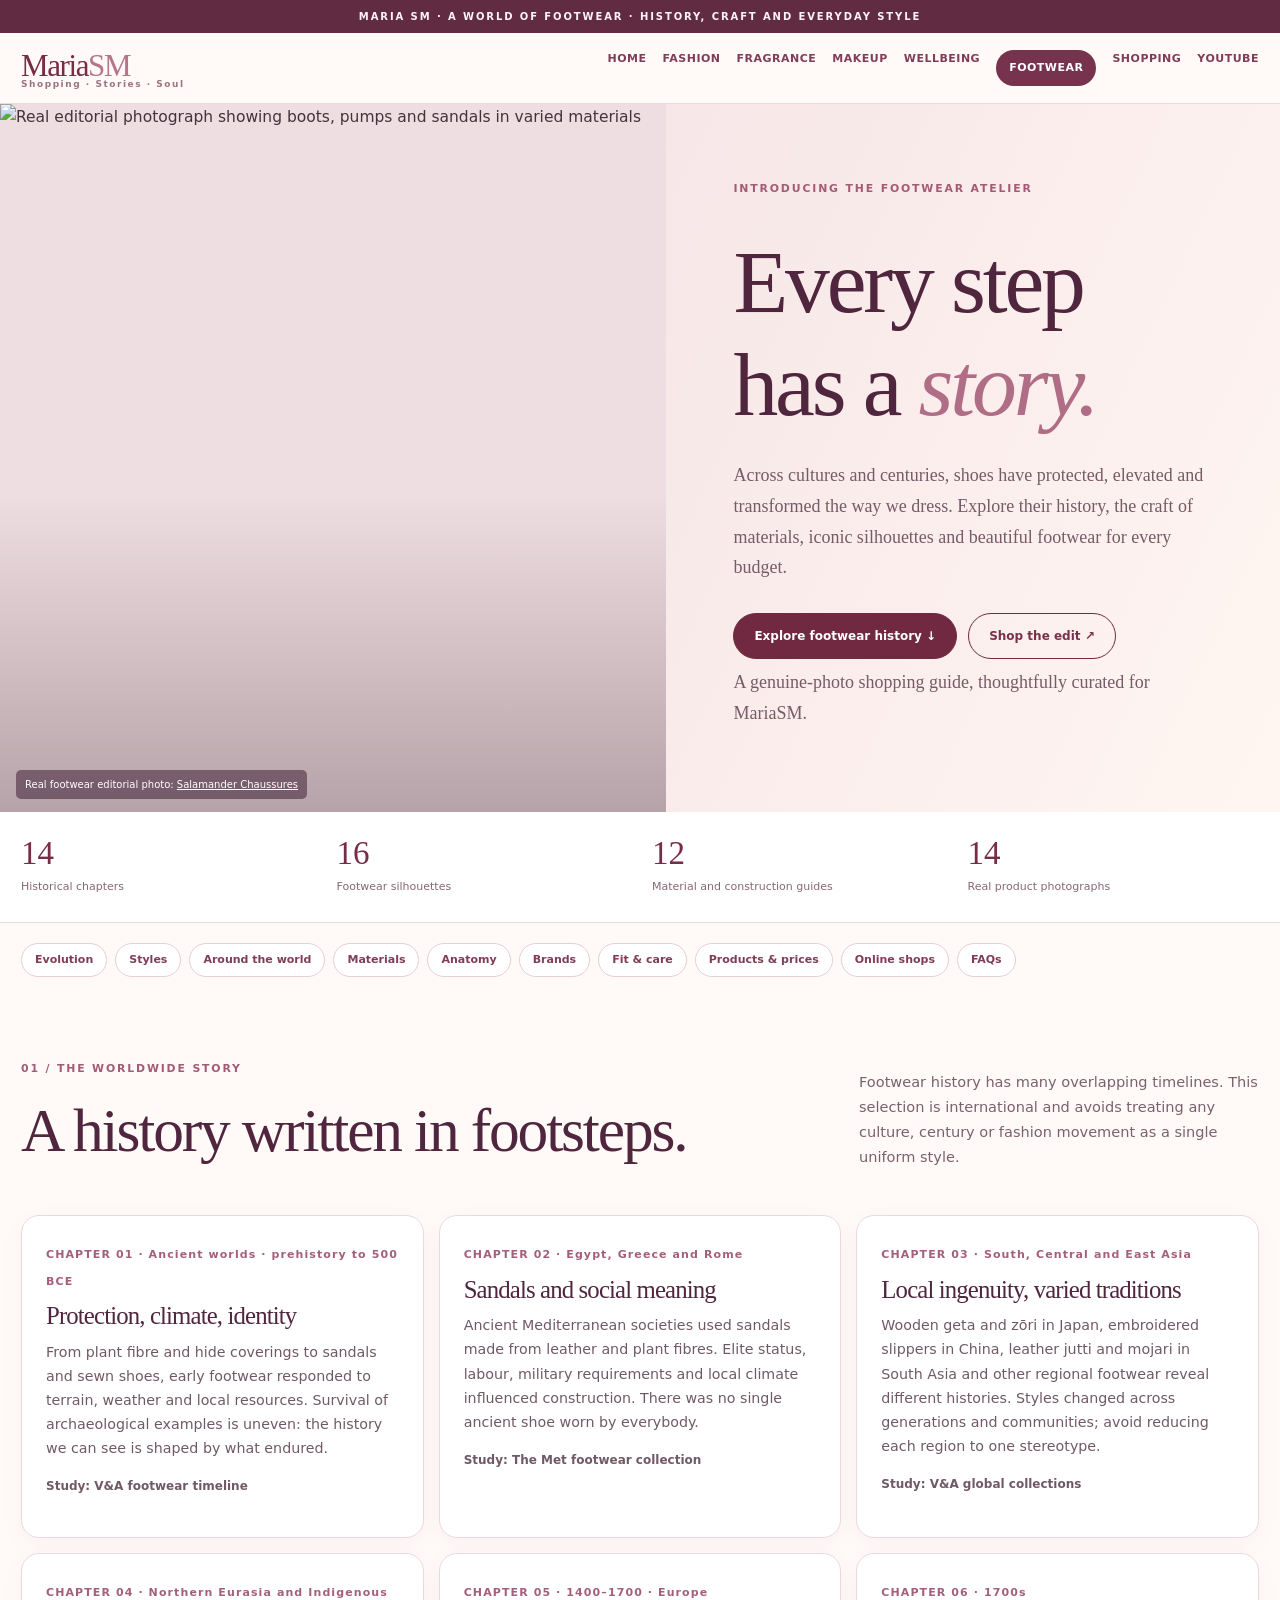
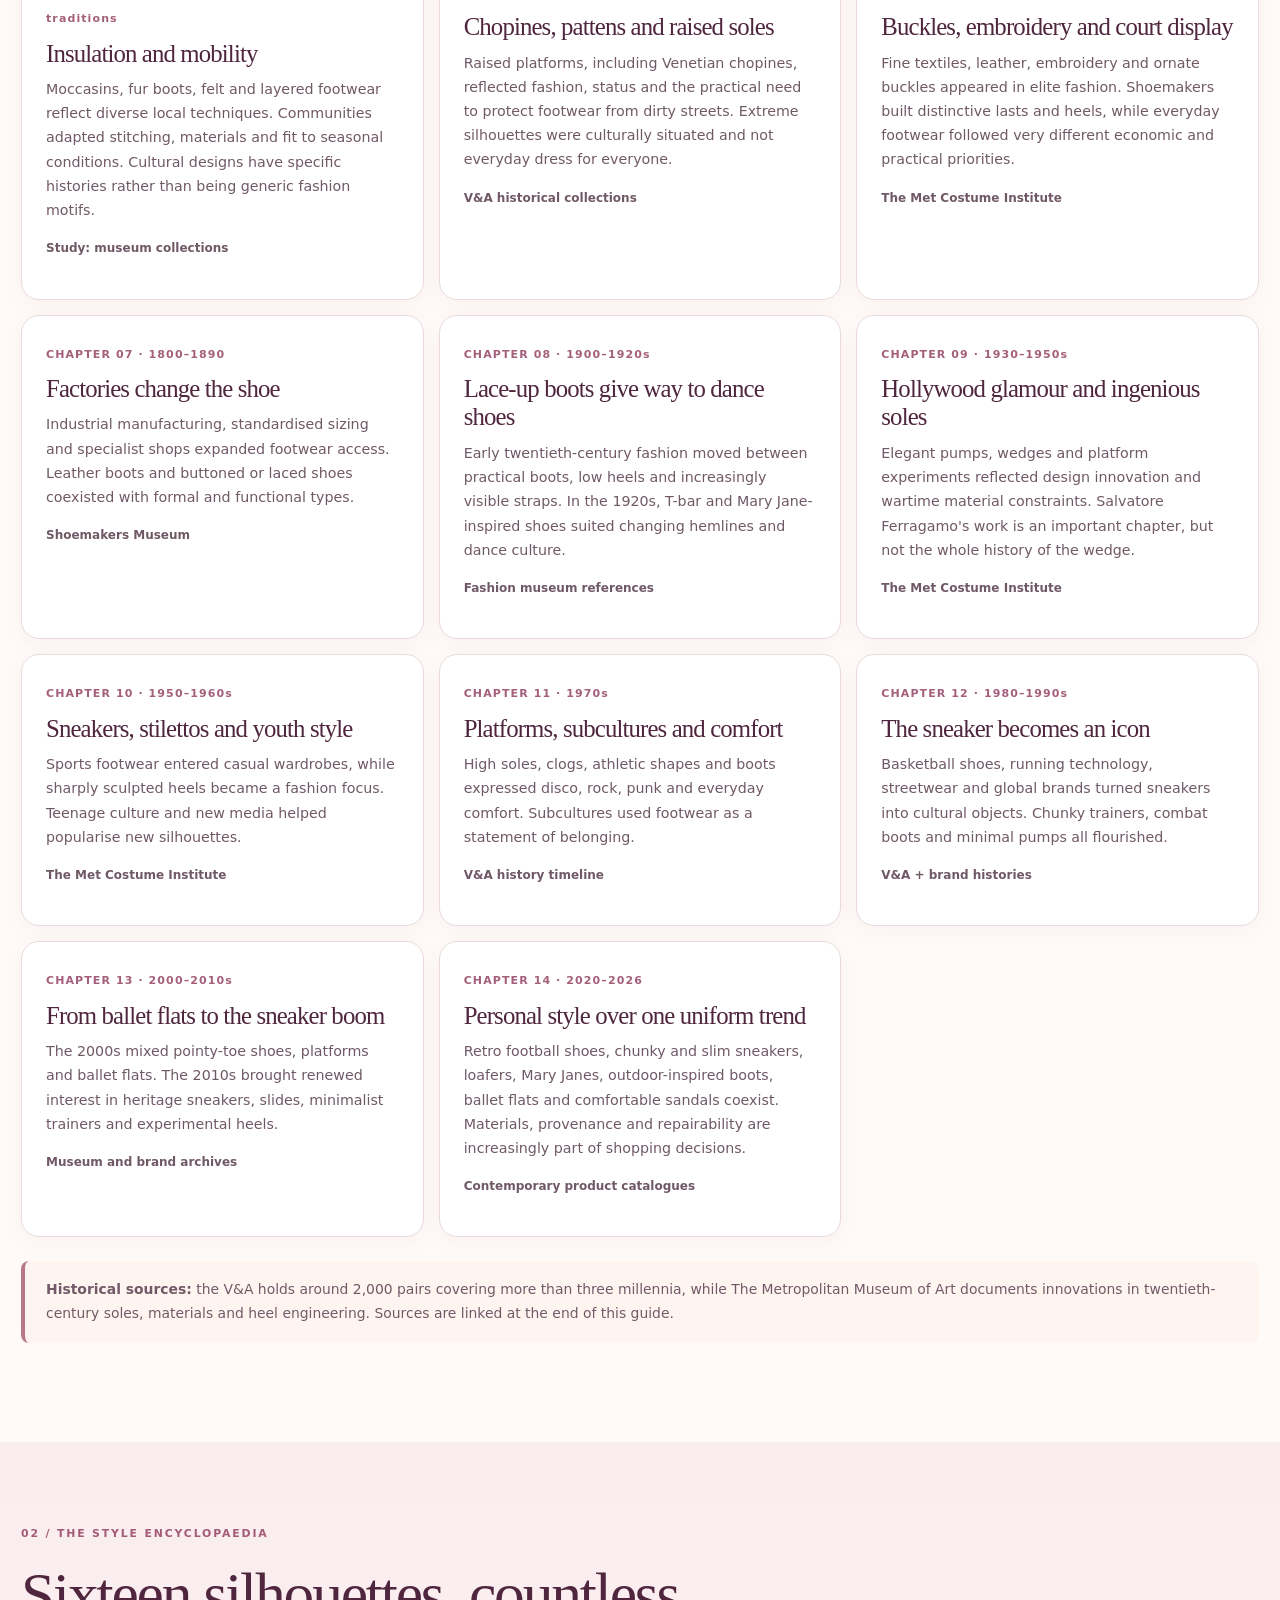
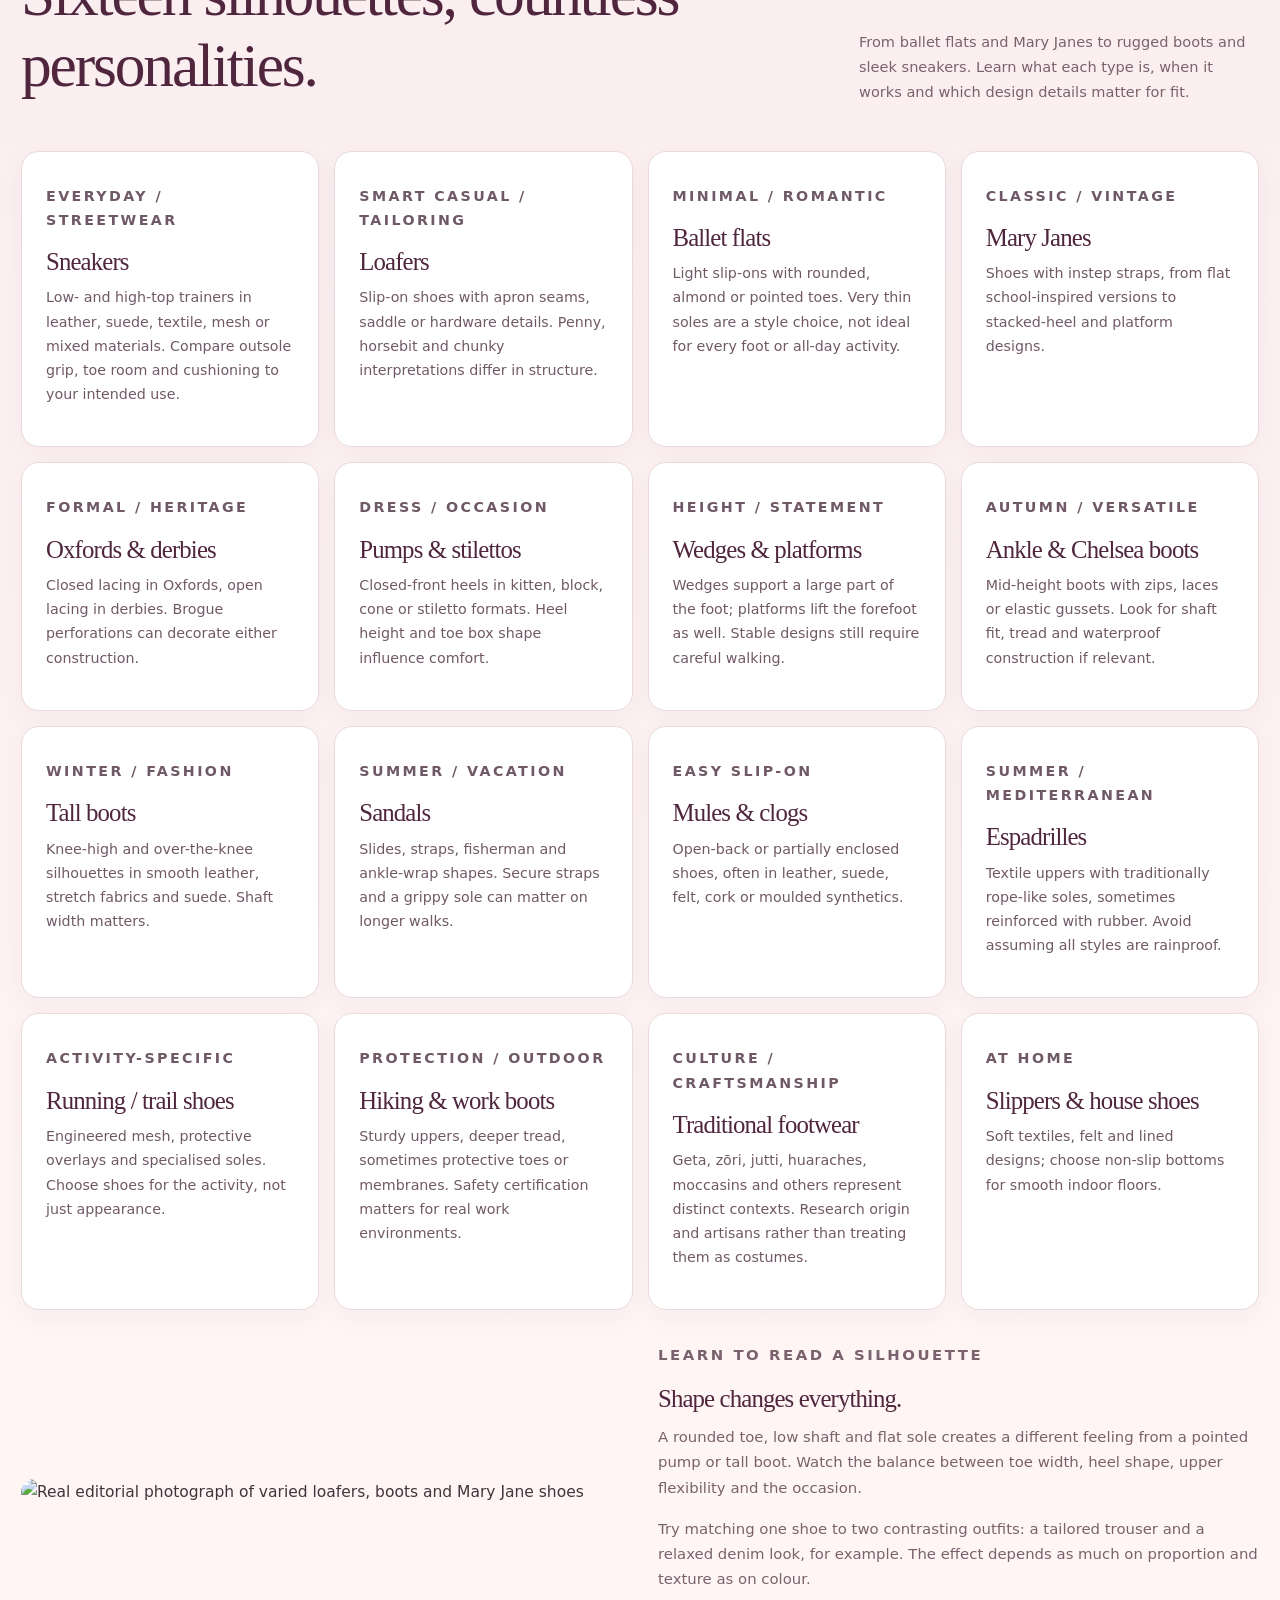
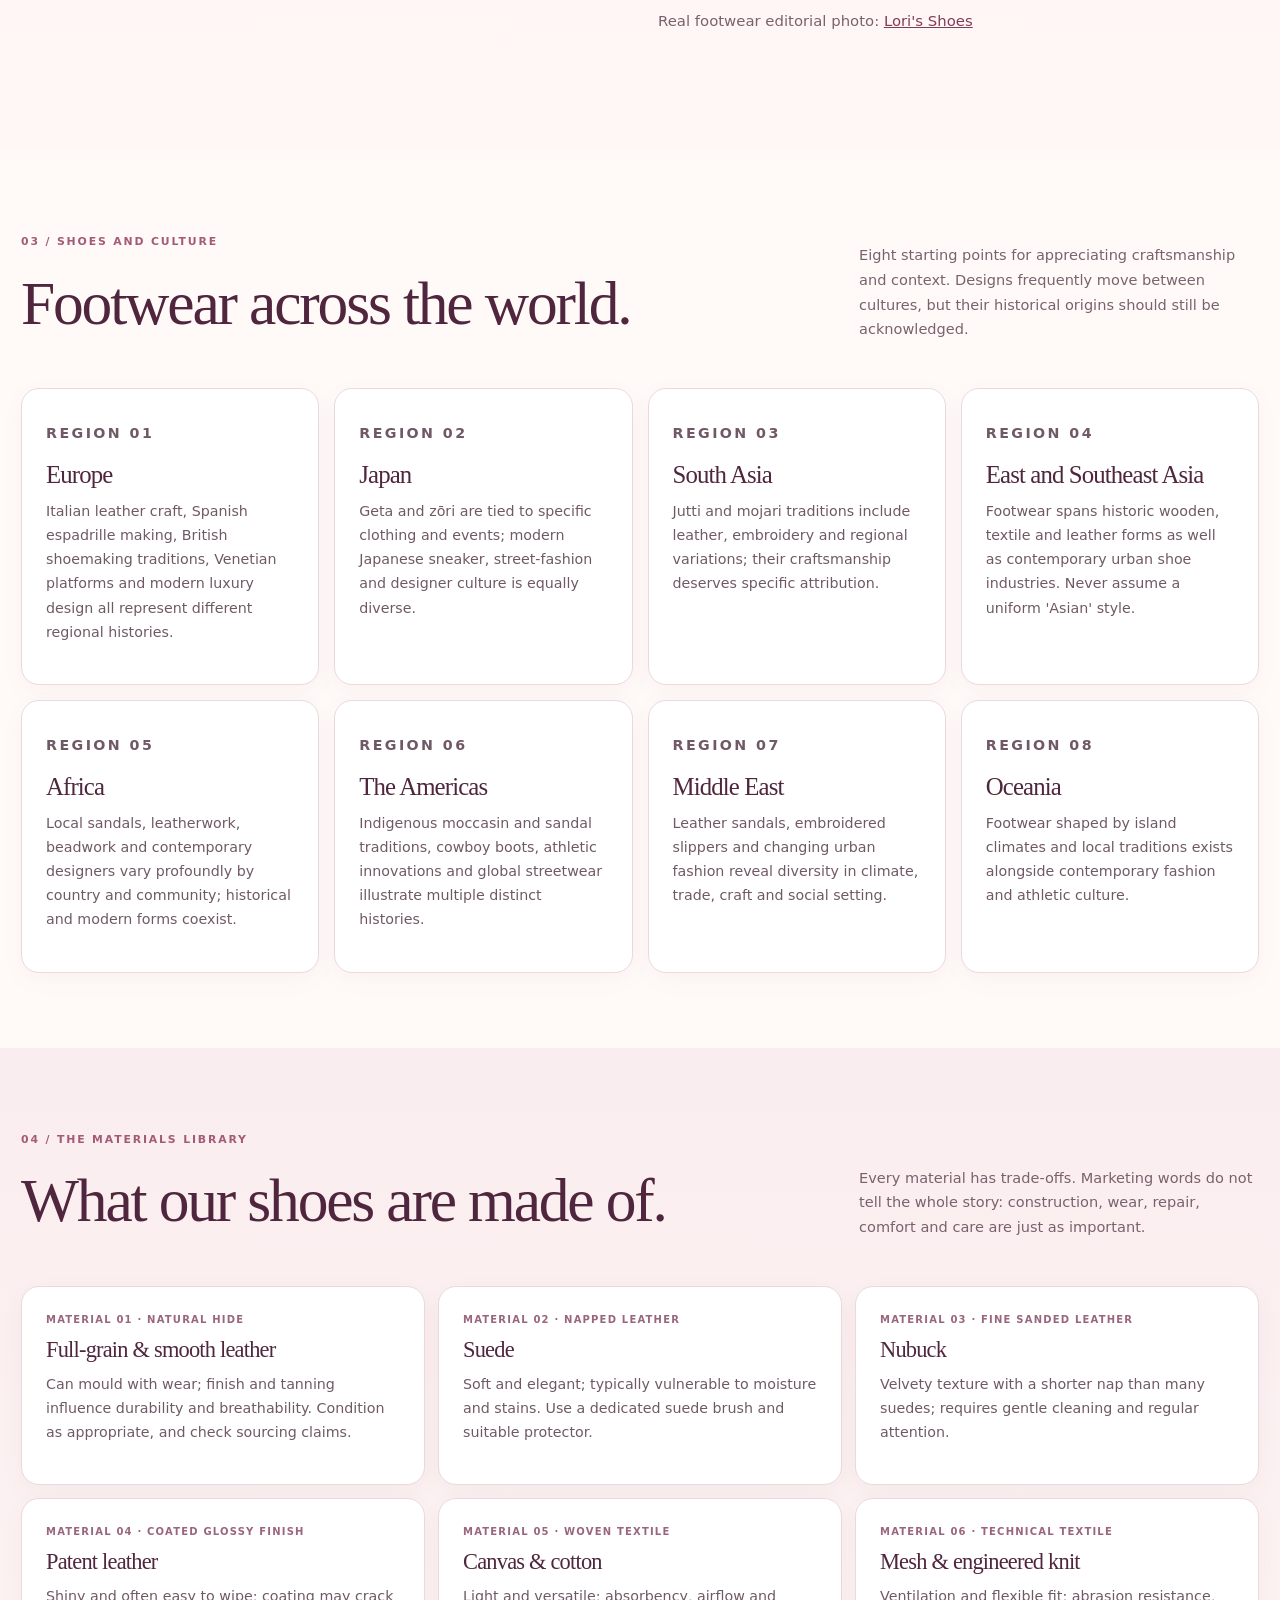
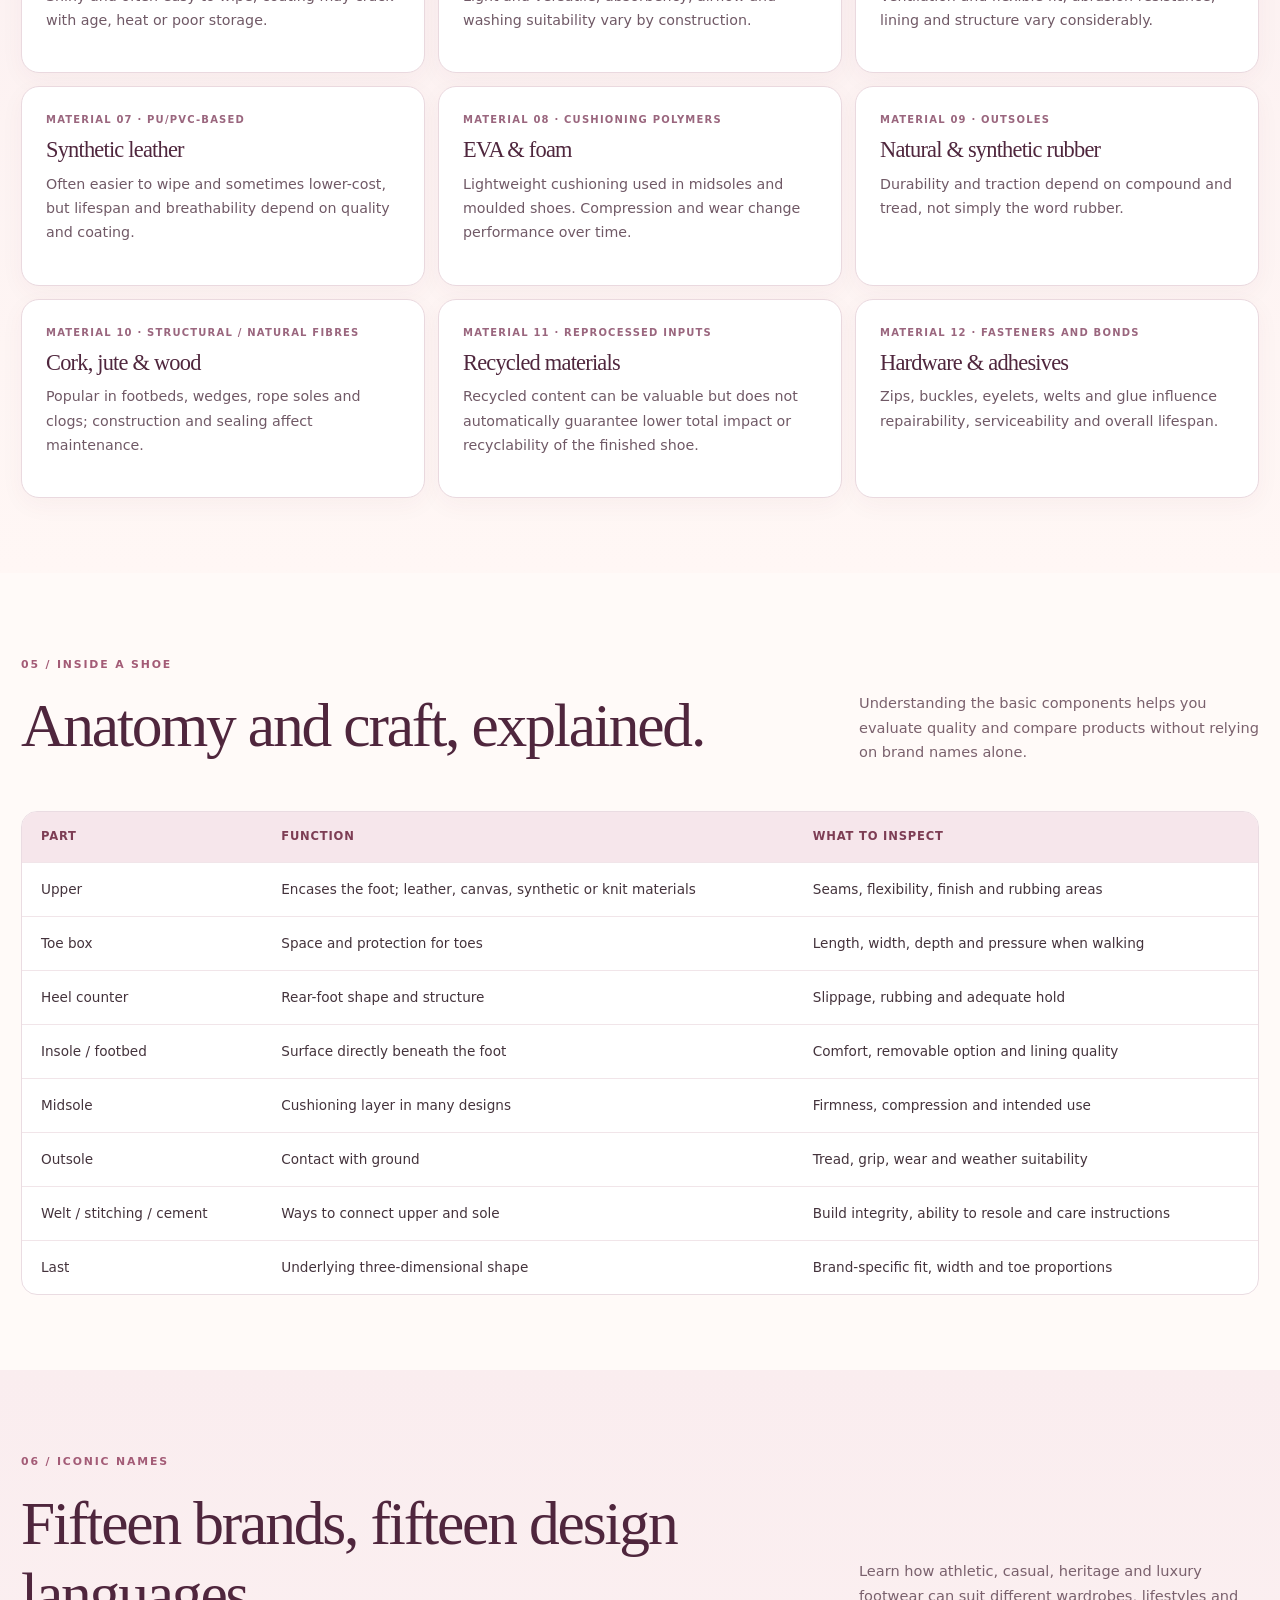
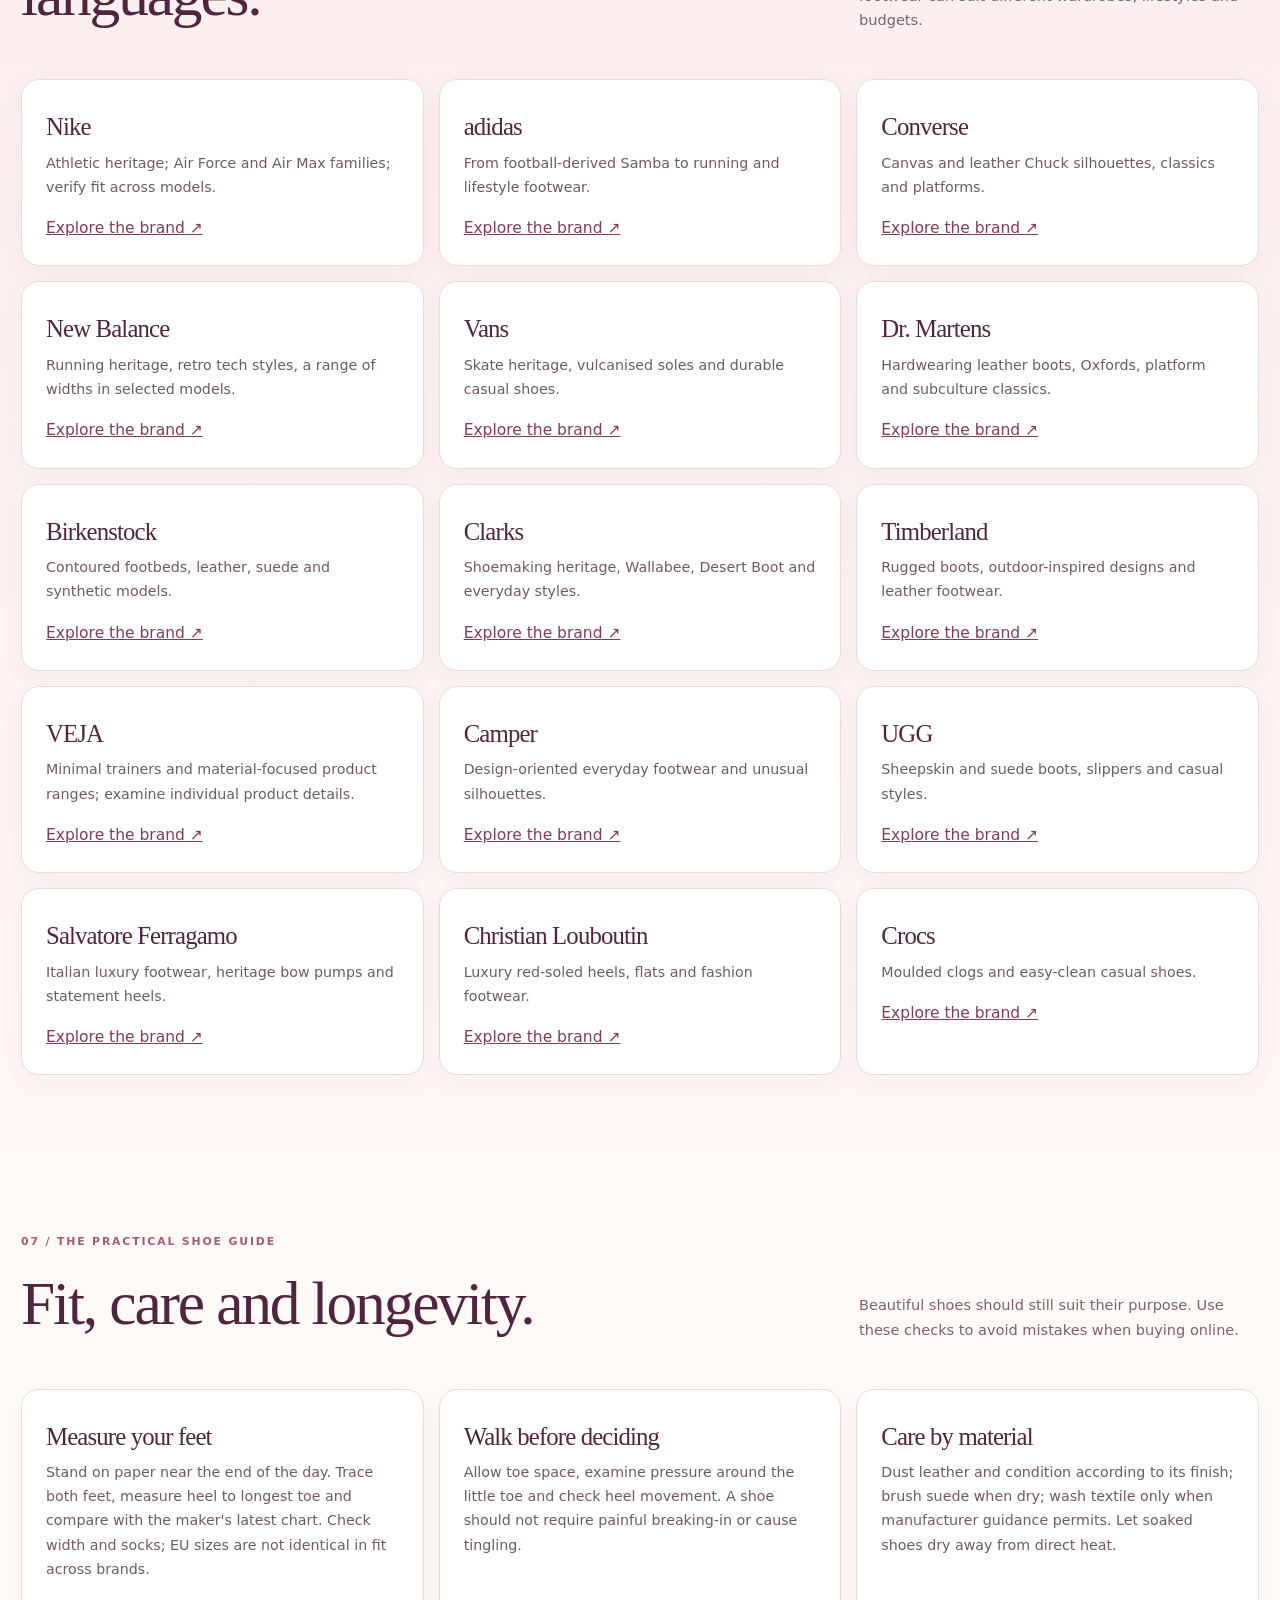
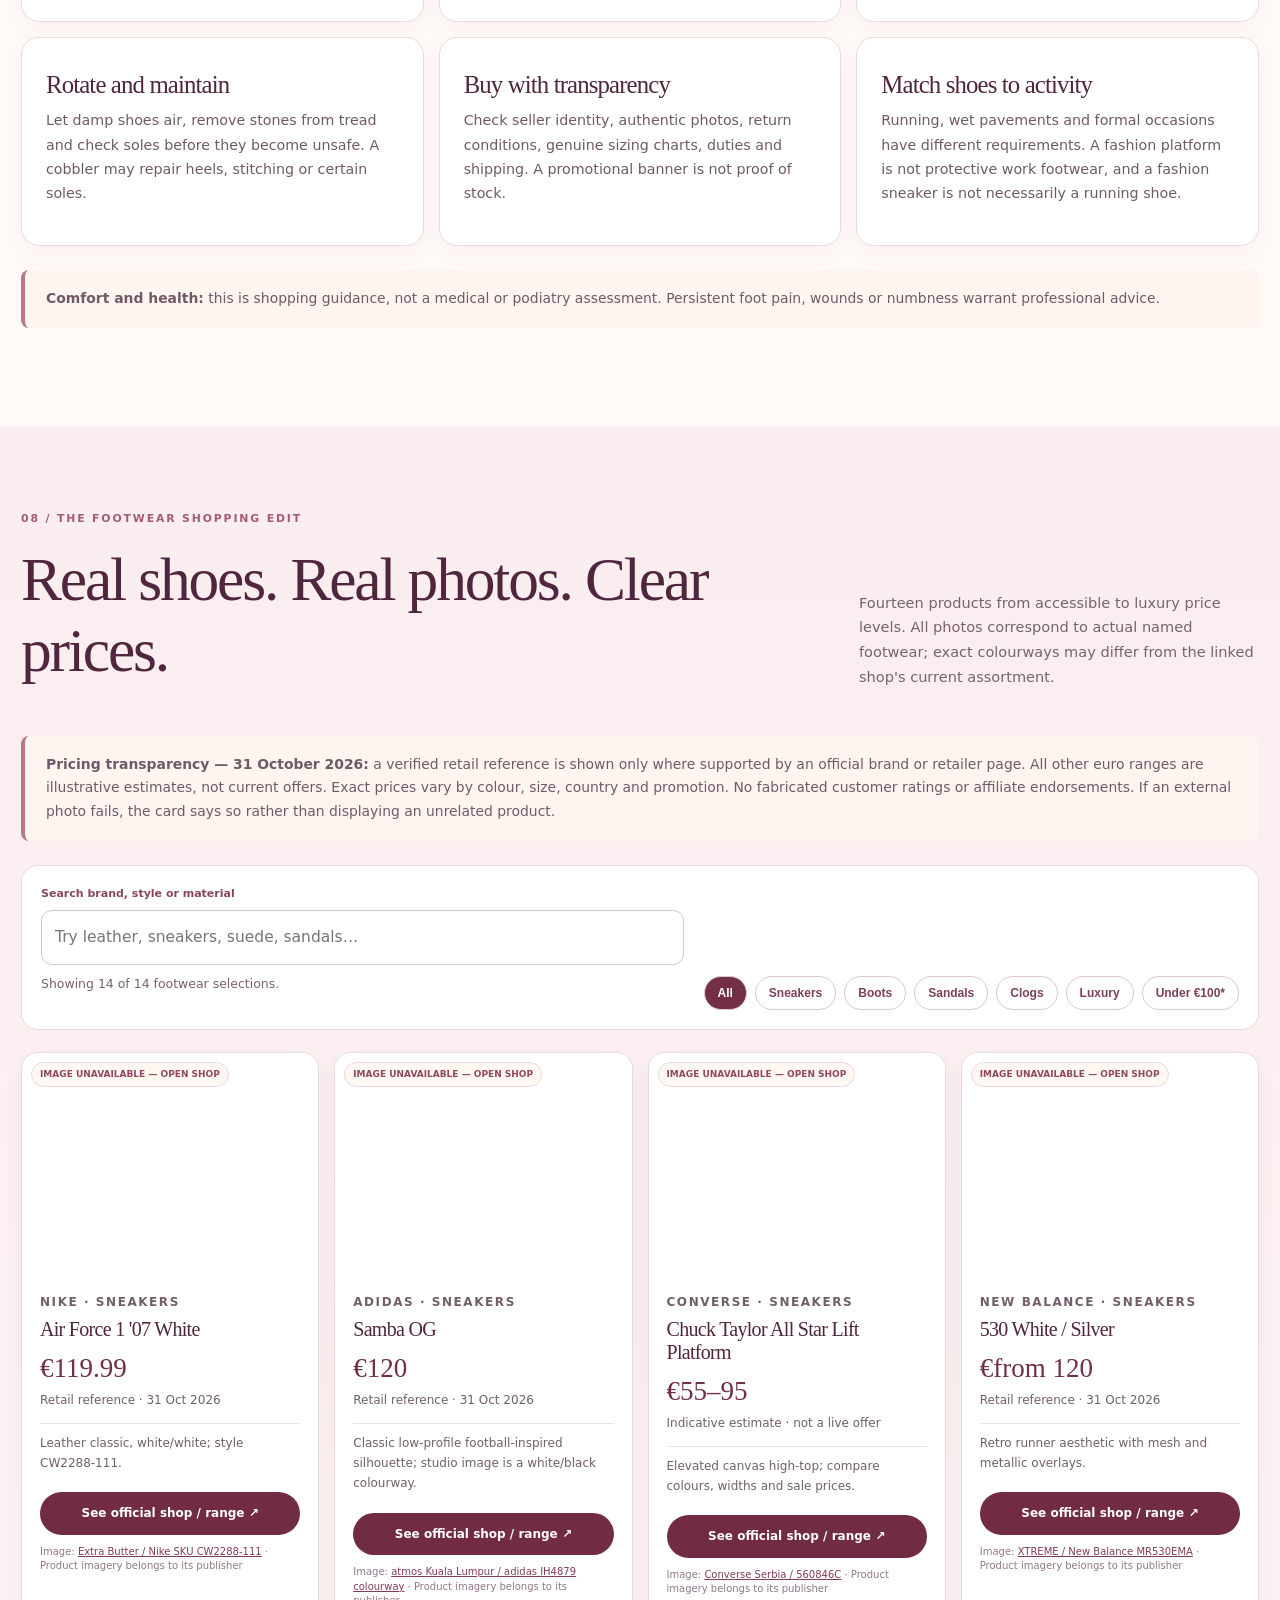
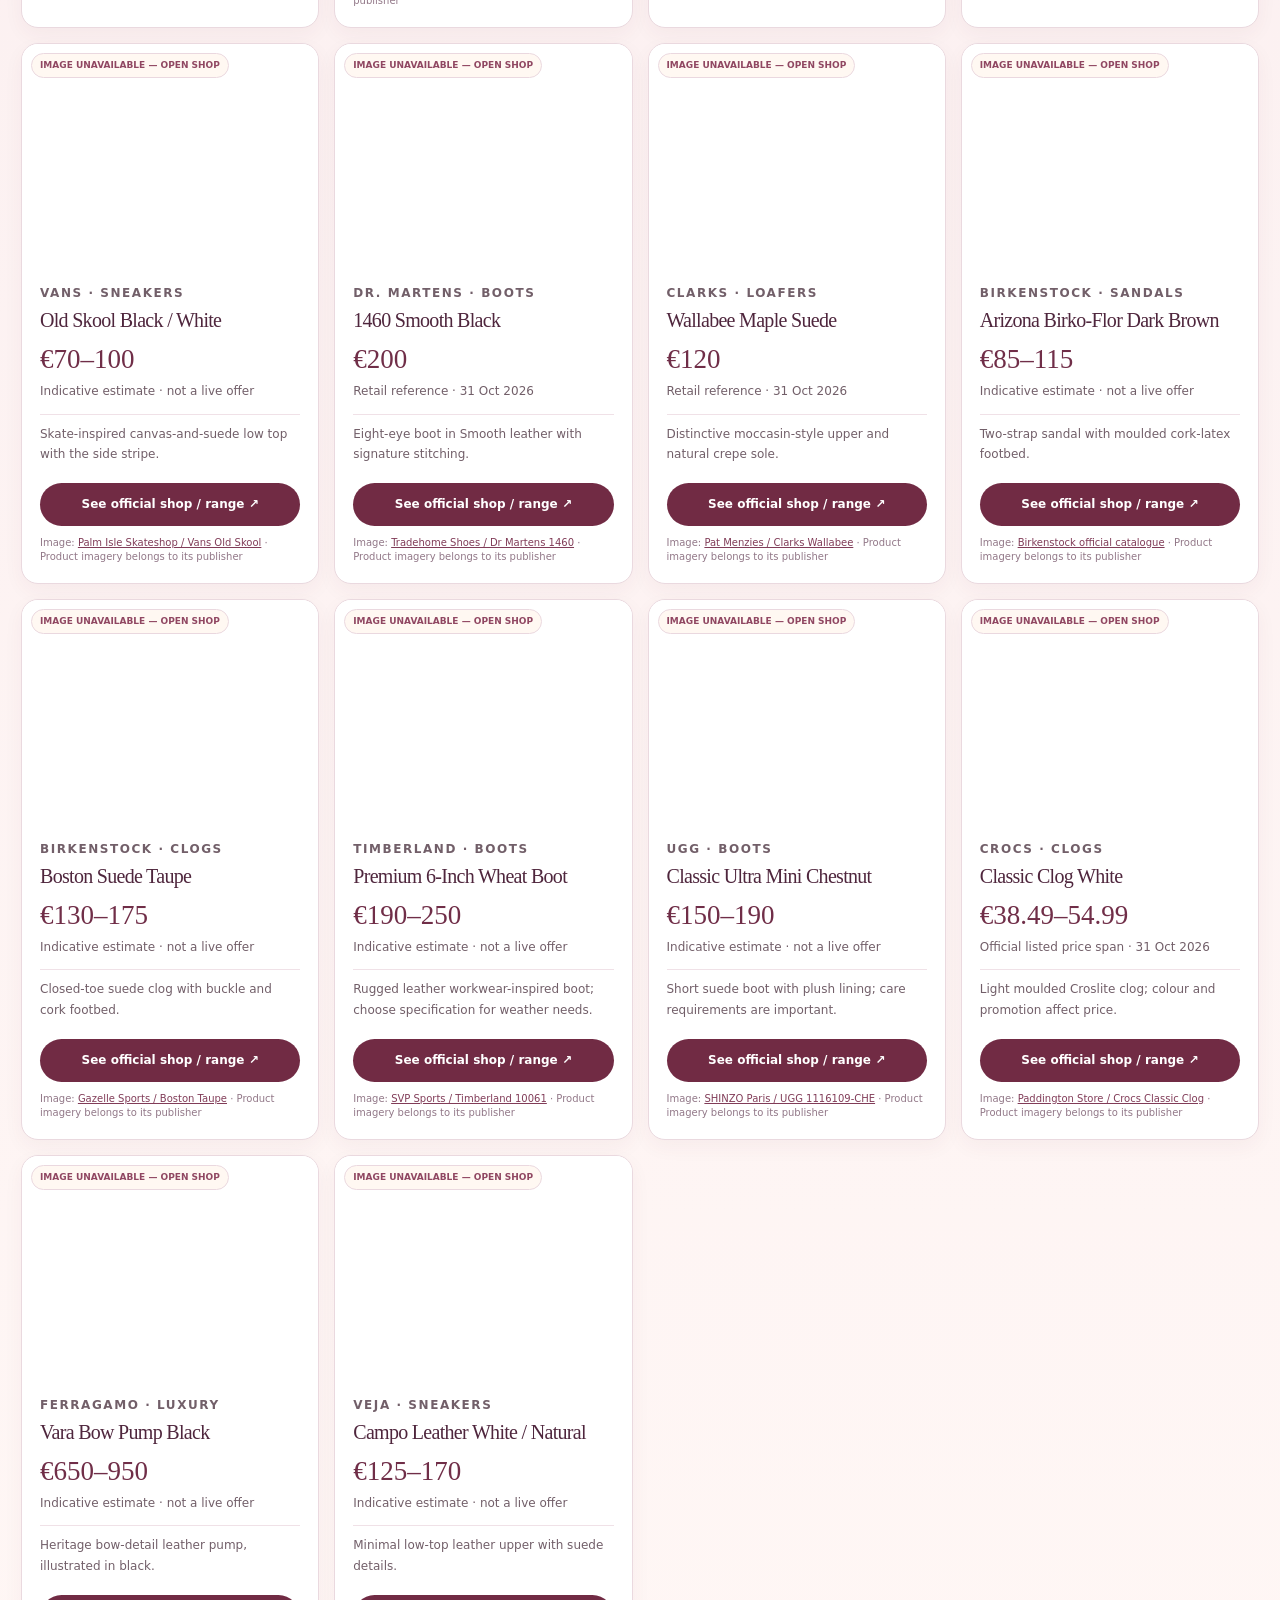
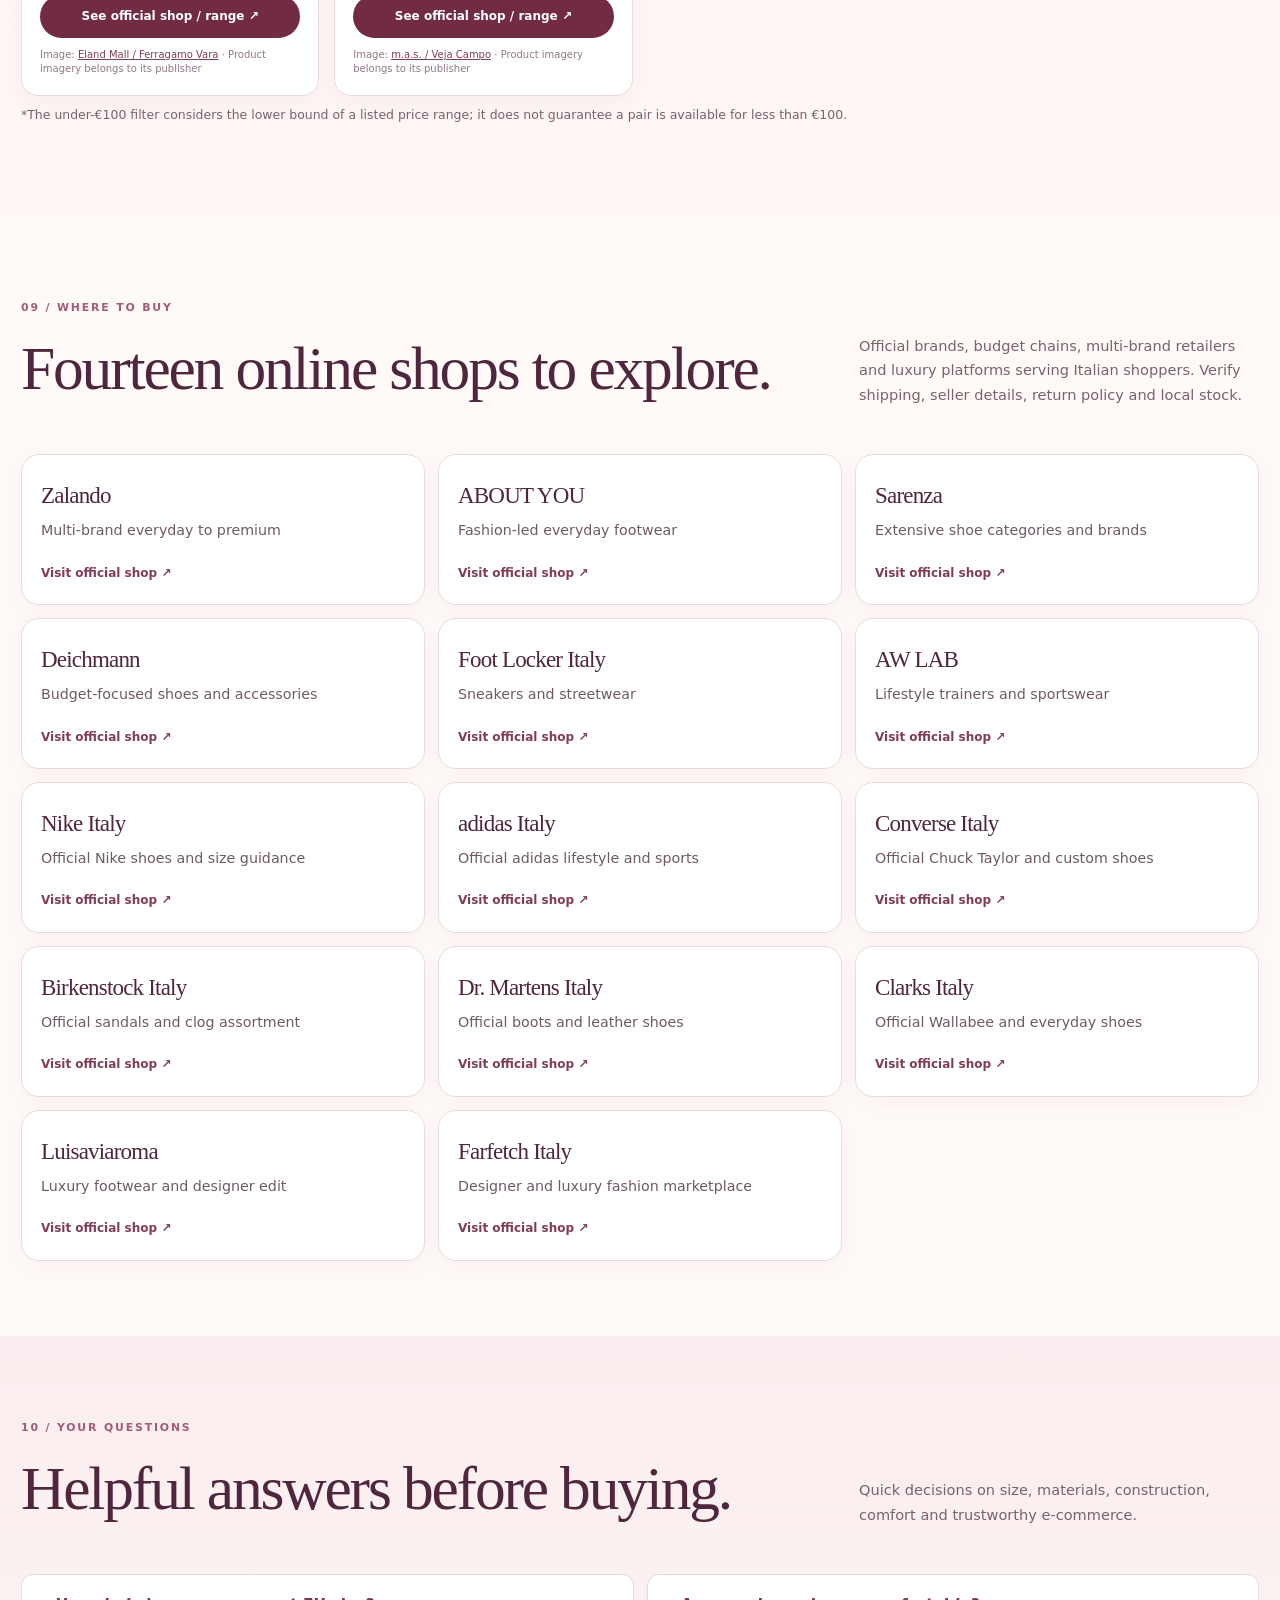
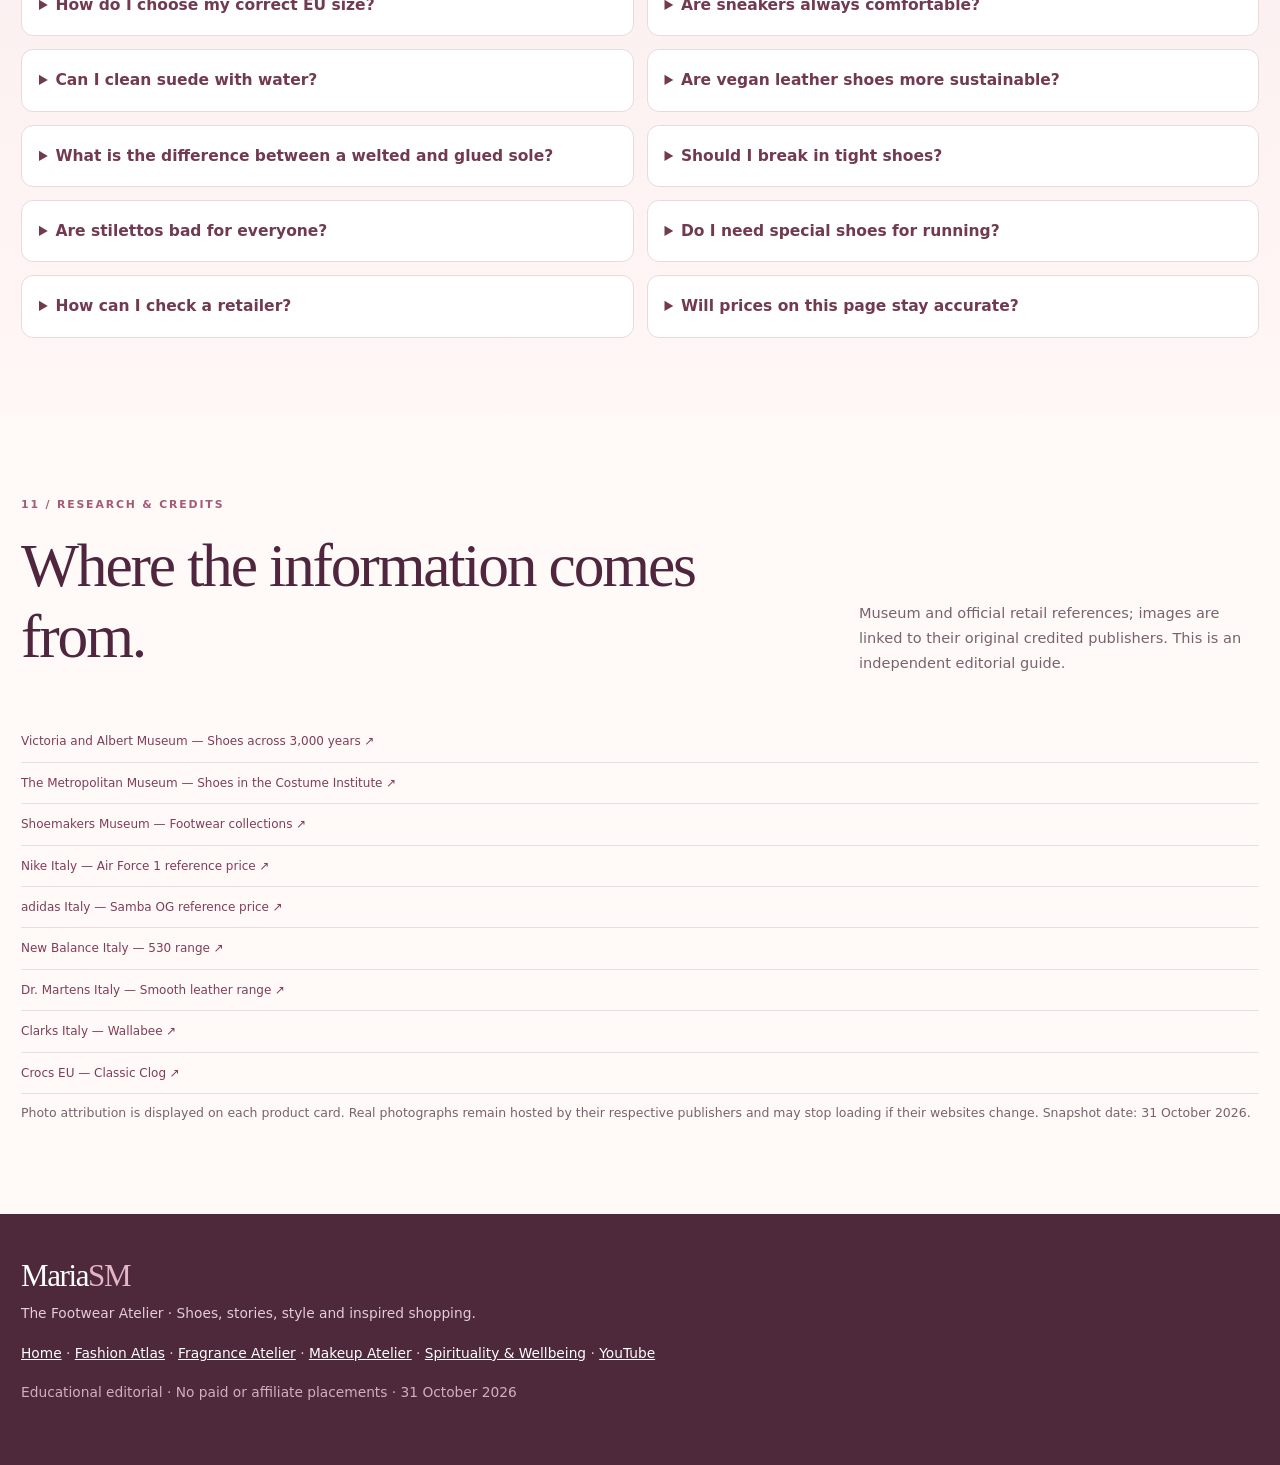
==== updates/docs/footwear/index.html @ f3866b89 "Publish comprehensive Footwear Atelier with 14 history chapters, types, materials, fitting, brands a" ====
<!doctype html><html lang="en"><head><meta charset="utf-8"><meta name="viewport" content="width=device-width,initial-scale=1"><meta name="theme-color" content="#70253f"><title>The Footwear Atelier — MariaSM | History, Styles, Materials & Shopping</title><meta name="description" content="Discover the global history of shoes, types and materials, size and care guides, leading brands, 14 real-product photographic shopping cards and Italian retailer links."><meta property="og:title" content="The Footwear Atelier — MariaSM"><meta property="og:description" content="From ancient sandals to modern trainers. Explore shoes, craftsmanship and a photo-led shopping edit."><link rel="canonical" href="https://mariashoppingmania.github.io/mariasm-daily-life/footwear/"><link rel="stylesheet" href="footwear.css?v=20261031a"></head><body><a href="#main" class="skip">Skip to content</a><div class="strip">MARIA SM · A WORLD OF FOOTWEAR · HISTORY, CRAFT AND EVERYDAY STYLE</div><header class="site-head"><div class="wrap headin"><a href="../index.html" class="brand">Maria<span>SM</span><small>Shopping · Stories · Soul</small></a><nav class="nav" aria-label="Site navigation"><a href="../index.html">Home</a><a href="../fashion/index.html">Fashion</a><a href="../fragrance/index.html">Fragrance</a><a href="../makeup/index.html">Makeup</a><a href="../spirituality/index.html">Wellbeing</a><a href="index.html" class="current" aria-current="page">Footwear</a><a href="#shopping">Shopping</a><a href="../index.html#channel">YouTube</a></nav></div></header>
<main id="main"><section class="hero"><div class="hero-photo"><img src="https://salamanderchaussures.com/images/hero_femme.webp" alt="Real editorial photograph showing boots, pumps and sandals in varied materials" loading="lazy" decoding="async" fetchpriority="high"><div class="credit">Real footwear editorial photo: <a href="https://salamanderchaussures.com/femme" target="_blank" rel="noopener noreferrer" style="color:inherit">Salamander Chaussures</a></div></div><div class="hero-copy"><p class="eyebrow">INTRODUCING THE FOOTWEAR ATELIER</p><h1>Every step<br>has a <em>story.</em></h1><p>Across cultures and centuries, shoes have protected, elevated and transformed the way we dress. Explore their history, the craft of materials, iconic silhouettes and beautiful footwear for every budget.</p><div class="actions"><a class="btn" href="#history">Explore footwear history ↓</a><a class="btn ghost" href="#shopping">Shop the edit ↗</a></div><p class="small">A genuine-photo shopping guide, thoughtfully curated for MariaSM.</p></div></section><div class="stats"><div class="wrap statgrid"><div><strong>14</strong><span>Historical chapters</span></div><div><strong>16</strong><span>Footwear silhouettes</span></div><div><strong>12</strong><span>Material and construction guides</span></div><div><strong>14</strong><span>Real product photographs</span></div></div></div>
<nav class="chapter-nav wrap" aria-label="Footwear chapters"><a href="#history">Evolution</a><a href="#types">Styles</a><a href="#regions">Around the world</a><a href="#materials">Materials</a><a href="#construction">Anatomy</a><a href="#brands">Brands</a><a href="#fit">Fit &amp; care</a><a href="#shopping">Products &amp; prices</a><a href="#stores">Online shops</a><a href="#faqs">FAQs</a></nav>
<section class="section" id="history"><div class="wrap"><div class="heading"><div><p class="eyebrow">01 / THE WORLDWIDE STORY</p><h2>A history written in footsteps.</h2></div><p>Footwear history has many overlapping timelines. This selection is international and avoids treating any culture, century or fashion movement as a single uniform style.</p></div><div class="grid"><article class="card"><span class="era">CHAPTER 01 · Ancient worlds · prehistory to 500 BCE</span><h3>Protection, climate, identity</h3><p>From plant fibre and hide coverings to sandals and sewn shoes, early footwear responded to terrain, weather and local resources. Survival of archaeological examples is uneven: the history we can see is shaped by what endured.</p><p class="source">Study: V&amp;A footwear timeline</p></article><article class="card"><span class="era">CHAPTER 02 · Egypt, Greece and Rome</span><h3>Sandals and social meaning</h3><p>Ancient Mediterranean societies used sandals made from leather and plant fibres. Elite status, labour, military requirements and local climate influenced construction. There was no single ancient shoe worn by everybody.</p><p class="source">Study: The Met footwear collection</p></article><article class="card"><span class="era">CHAPTER 03 · South, Central and East Asia</span><h3>Local ingenuity, varied traditions</h3><p>Wooden geta and zōri in Japan, embroidered slippers in China, leather jutti and mojari in South Asia and other regional footwear reveal different histories. Styles changed across generations and communities; avoid reducing each region to one stereotype.</p><p class="source">Study: V&amp;A global collections</p></article><article class="card"><span class="era">CHAPTER 04 · Northern Eurasia and Indigenous traditions</span><h3>Insulation and mobility</h3><p>Moccasins, fur boots, felt and layered footwear reflect diverse local techniques. Communities adapted stitching, materials and fit to seasonal conditions. Cultural designs have specific histories rather than being generic fashion motifs.</p><p class="source">Study: museum collections</p></article><article class="card"><span class="era">CHAPTER 05 · 1400–1700 · Europe</span><h3>Chopines, pattens and raised soles</h3><p>Raised platforms, including Venetian chopines, reflected fashion, status and the practical need to protect footwear from dirty streets. Extreme silhouettes were culturally situated and not everyday dress for everyone.</p><p class="source">V&amp;A historical collections</p></article><article class="card"><span class="era">CHAPTER 06 · 1700s</span><h3>Buckles, embroidery and court display</h3><p>Fine textiles, leather, embroidery and ornate buckles appeared in elite fashion. Shoemakers built distinctive lasts and heels, while everyday footwear followed very different economic and practical priorities.</p><p class="source">The Met Costume Institute</p></article><article class="card"><span class="era">CHAPTER 07 · 1800–1890</span><h3>Factories change the shoe</h3><p>Industrial manufacturing, standardised sizing and specialist shops expanded footwear access. Leather boots and buttoned or laced shoes coexisted with formal and functional types.</p><p class="source">Shoemakers Museum</p></article><article class="card"><span class="era">CHAPTER 08 · 1900–1920s</span><h3>Lace-up boots give way to dance shoes</h3><p>Early twentieth-century fashion moved between practical boots, low heels and increasingly visible straps. In the 1920s, T-bar and Mary Jane-inspired shoes suited changing hemlines and dance culture.</p><p class="source">Fashion museum references</p></article><article class="card"><span class="era">CHAPTER 09 · 1930–1950s</span><h3>Hollywood glamour and ingenious soles</h3><p>Elegant pumps, wedges and platform experiments reflected design innovation and wartime material constraints. Salvatore Ferragamo&#39;s work is an important chapter, but not the whole history of the wedge.</p><p class="source">The Met Costume Institute</p></article><article class="card"><span class="era">CHAPTER 10 · 1950–1960s</span><h3>Sneakers, stilettos and youth style</h3><p>Sports footwear entered casual wardrobes, while sharply sculpted heels became a fashion focus. Teenage culture and new media helped popularise new silhouettes.</p><p class="source">The Met Costume Institute</p></article><article class="card"><span class="era">CHAPTER 11 · 1970s</span><h3>Platforms, subcultures and comfort</h3><p>High soles, clogs, athletic shapes and boots expressed disco, rock, punk and everyday comfort. Subcultures used footwear as a statement of belonging.</p><p class="source">V&amp;A history timeline</p></article><article class="card"><span class="era">CHAPTER 12 · 1980–1990s</span><h3>The sneaker becomes an icon</h3><p>Basketball shoes, running technology, streetwear and global brands turned sneakers into cultural objects. Chunky trainers, combat boots and minimal pumps all flourished.</p><p class="source">V&amp;A + brand histories</p></article><article class="card"><span class="era">CHAPTER 13 · 2000–2010s</span><h3>From ballet flats to the sneaker boom</h3><p>The 2000s mixed pointy-toe shoes, platforms and ballet flats. The 2010s brought renewed interest in heritage sneakers, slides, minimalist trainers and experimental heels.</p><p class="source">Museum and brand archives</p></article><article class="card"><span class="era">CHAPTER 14 · 2020–2026</span><h3>Personal style over one uniform trend</h3><p>Retro football shoes, chunky and slim sneakers, loafers, Mary Janes, outdoor-inspired boots, ballet flats and comfortable sandals coexist. Materials, provenance and repairability are increasingly part of shopping decisions.</p><p class="source">Contemporary product catalogues</p></article></div><div class="badge-note"><strong>Historical sources:</strong> the V&amp;A holds around 2,000 pairs covering more than three millennia, while The Metropolitan Museum of Art documents innovations in twentieth-century soles, materials and heel engineering. Sources are linked at the end of this guide.</div></div></section>
<section class="section alt" id="types"><div class="wrap"><div class="heading"><div><p class="eyebrow">02 / THE STYLE ENCYCLOPAEDIA</p><h2>Sixteen silhouettes, countless personalities.</h2></div><p>From ballet flats and Mary Janes to rugged boots and sleek sneakers. Learn what each type is, when it works and which design details matter for fit.</p></div><div class="grid4"><article class="card"><p class="eyebrow">Everyday / streetwear</p><h3>Sneakers</h3><p>Low- and high-top trainers in leather, suede, textile, mesh or mixed materials. Compare outsole grip, toe room and cushioning to your intended use.</p></article><article class="card"><p class="eyebrow">Smart casual / tailoring</p><h3>Loafers</h3><p>Slip-on shoes with apron seams, saddle or hardware details. Penny, horsebit and chunky interpretations differ in structure.</p></article><article class="card"><p class="eyebrow">Minimal / romantic</p><h3>Ballet flats</h3><p>Light slip-ons with rounded, almond or pointed toes. Very thin soles are a style choice, not ideal for every foot or all-day activity.</p></article><article class="card"><p class="eyebrow">Classic / vintage</p><h3>Mary Janes</h3><p>Shoes with instep straps, from flat school-inspired versions to stacked-heel and platform designs.</p></article><article class="card"><p class="eyebrow">Formal / heritage</p><h3>Oxfords &amp; derbies</h3><p>Closed lacing in Oxfords, open lacing in derbies. Brogue perforations can decorate either construction.</p></article><article class="card"><p class="eyebrow">Dress / occasion</p><h3>Pumps &amp; stilettos</h3><p>Closed-front heels in kitten, block, cone or stiletto formats. Heel height and toe box shape influence comfort.</p></article><article class="card"><p class="eyebrow">Height / statement</p><h3>Wedges &amp; platforms</h3><p>Wedges support a large part of the foot; platforms lift the forefoot as well. Stable designs still require careful walking.</p></article><article class="card"><p class="eyebrow">Autumn / versatile</p><h3>Ankle &amp; Chelsea boots</h3><p>Mid-height boots with zips, laces or elastic gussets. Look for shaft fit, tread and waterproof construction if relevant.</p></article><article class="card"><p class="eyebrow">Winter / fashion</p><h3>Tall boots</h3><p>Knee-high and over-the-knee silhouettes in smooth leather, stretch fabrics and suede. Shaft width matters.</p></article><article class="card"><p class="eyebrow">Summer / vacation</p><h3>Sandals</h3><p>Slides, straps, fisherman and ankle-wrap shapes. Secure straps and a grippy sole can matter on longer walks.</p></article><article class="card"><p class="eyebrow">Easy slip-on</p><h3>Mules &amp; clogs</h3><p>Open-back or partially enclosed shoes, often in leather, suede, felt, cork or moulded synthetics.</p></article><article class="card"><p class="eyebrow">Summer / Mediterranean</p><h3>Espadrilles</h3><p>Textile uppers with traditionally rope-like soles, sometimes reinforced with rubber. Avoid assuming all styles are rainproof.</p></article><article class="card"><p class="eyebrow">Activity-specific</p><h3>Running / trail shoes</h3><p>Engineered mesh, protective overlays and specialised soles. Choose shoes for the activity, not just appearance.</p></article><article class="card"><p class="eyebrow">Protection / outdoor</p><h3>Hiking &amp; work boots</h3><p>Sturdy uppers, deeper tread, sometimes protective toes or membranes. Safety certification matters for real work environments.</p></article><article class="card"><p class="eyebrow">Culture / craftsmanship</p><h3>Traditional footwear</h3><p>Geta, zōri, jutti, huaraches, moccasins and others represent distinct contexts. Research origin and artisans rather than treating them as costumes.</p></article><article class="card"><p class="eyebrow">At home</p><h3>Slippers &amp; house shoes</h3><p>Soft textiles, felt and lined designs; choose non-slip bottoms for smooth indoor floors.</p></article></div><div class="side"><img src="https://www.lorisshoes.com/cdn/shop/articles/07.11.23_Lori_s_Shoes_Fall_Pre-Sale_Group_0002.jpg?crop=center&amp;height=1200&amp;v=1689612312&amp;width=1200" alt="Real editorial photograph of varied loafers, boots and Mary Jane shoes" loading="lazy"><div><p class="eyebrow">LEARN TO READ A SILHOUETTE</p><h3>Shape changes everything.</h3><p>A rounded toe, low shaft and flat sole creates a different feeling from a pointed pump or tall boot. Watch the balance between toe width, heel shape, upper flexibility and the occasion.</p><p>Try matching one shoe to two contrasting outfits: a tailored trouser and a relaxed denim look, for example. The effect depends as much on proportion and texture as on colour.</p><p class="credit">Real footwear editorial photo: <a href="https://www.lorisshoes.com/blogs/stories/fall-2023-pre-sale" target="_blank" rel="noopener noreferrer">Lori's Shoes</a></p></div></div></div></section>
<section class="section" id="regions"><div class="wrap"><div class="heading"><div><p class="eyebrow">03 / SHOES AND CULTURE</p><h2>Footwear across the world.</h2></div><p>Eight starting points for appreciating craftsmanship and context. Designs frequently move between cultures, but their historical origins should still be acknowledged.</p></div><div class="grid4"><article class="card"><p class="eyebrow">REGION 01</p><h3>Europe</h3><p>Italian leather craft, Spanish espadrille making, British shoemaking traditions, Venetian platforms and modern luxury design all represent different regional histories.</p></article><article class="card"><p class="eyebrow">REGION 02</p><h3>Japan</h3><p>Geta and zōri are tied to specific clothing and events; modern Japanese sneaker, street-fashion and designer culture is equally diverse.</p></article><article class="card"><p class="eyebrow">REGION 03</p><h3>South Asia</h3><p>Jutti and mojari traditions include leather, embroidery and regional variations; their craftsmanship deserves specific attribution.</p></article><article class="card"><p class="eyebrow">REGION 04</p><h3>East and Southeast Asia</h3><p>Footwear spans historic wooden, textile and leather forms as well as contemporary urban shoe industries. Never assume a uniform &#39;Asian&#39; style.</p></article><article class="card"><p class="eyebrow">REGION 05</p><h3>Africa</h3><p>Local sandals, leatherwork, beadwork and contemporary designers vary profoundly by country and community; historical and modern forms coexist.</p></article><article class="card"><p class="eyebrow">REGION 06</p><h3>The Americas</h3><p>Indigenous moccasin and sandal traditions, cowboy boots, athletic innovations and global streetwear illustrate multiple distinct histories.</p></article><article class="card"><p class="eyebrow">REGION 07</p><h3>Middle East</h3><p>Leather sandals, embroidered slippers and changing urban fashion reveal diversity in climate, trade, craft and social setting.</p></article><article class="card"><p class="eyebrow">REGION 08</p><h3>Oceania</h3><p>Footwear shaped by island climates and local traditions exists alongside contemporary fashion and athletic culture.</p></article></div></div></section>
<section class="section alt" id="materials"><div class="wrap"><div class="heading"><div><p class="eyebrow">04 / THE MATERIALS LIBRARY</p><h2>What our shoes are made of.</h2></div><p>Every material has trade-offs. Marketing words do not tell the whole story: construction, wear, repair, comfort and care are just as important.</p></div><div class="material-grid"><article class="card"><small>MATERIAL 01 · Natural hide</small><h3>Full-grain &amp; smooth leather</h3><p>Can mould with wear; finish and tanning influence durability and breathability. Condition as appropriate, and check sourcing claims.</p></article><article class="card"><small>MATERIAL 02 · Napped leather</small><h3>Suede</h3><p>Soft and elegant; typically vulnerable to moisture and stains. Use a dedicated suede brush and suitable protector.</p></article><article class="card"><small>MATERIAL 03 · Fine sanded leather</small><h3>Nubuck</h3><p>Velvety texture with a shorter nap than many suedes; requires gentle cleaning and regular attention.</p></article><article class="card"><small>MATERIAL 04 · Coated glossy finish</small><h3>Patent leather</h3><p>Shiny and often easy to wipe; coating may crack with age, heat or poor storage.</p></article><article class="card"><small>MATERIAL 05 · Woven textile</small><h3>Canvas &amp; cotton</h3><p>Light and versatile; absorbency, airflow and washing suitability vary by construction.</p></article><article class="card"><small>MATERIAL 06 · Technical textile</small><h3>Mesh &amp; engineered knit</h3><p>Ventilation and flexible fit; abrasion resistance, lining and structure vary considerably.</p></article><article class="card"><small>MATERIAL 07 · PU/PVC-based</small><h3>Synthetic leather</h3><p>Often easier to wipe and sometimes lower-cost, but lifespan and breathability depend on quality and coating.</p></article><article class="card"><small>MATERIAL 08 · Cushioning polymers</small><h3>EVA &amp; foam</h3><p>Lightweight cushioning used in midsoles and moulded shoes. Compression and wear change performance over time.</p></article><article class="card"><small>MATERIAL 09 · Outsoles</small><h3>Natural &amp; synthetic rubber</h3><p>Durability and traction depend on compound and tread, not simply the word rubber.</p></article><article class="card"><small>MATERIAL 10 · Structural / natural fibres</small><h3>Cork, jute &amp; wood</h3><p>Popular in footbeds, wedges, rope soles and clogs; construction and sealing affect maintenance.</p></article><article class="card"><small>MATERIAL 11 · Reprocessed inputs</small><h3>Recycled materials</h3><p>Recycled content can be valuable but does not automatically guarantee lower total impact or recyclability of the finished shoe.</p></article><article class="card"><small>MATERIAL 12 · Fasteners and bonds</small><h3>Hardware &amp; adhesives</h3><p>Zips, buckles, eyelets, welts and glue influence repairability, serviceability and overall lifespan.</p></article></div></div></section>
<section class="section" id="construction"><div class="wrap"><div class="heading"><div><p class="eyebrow">05 / INSIDE A SHOE</p><h2>Anatomy and craft, explained.</h2></div><p>Understanding the basic components helps you evaluate quality and compare products without relying on brand names alone.</p></div><div class="tablewrap"><table><thead><tr><th>Part</th><th>Function</th><th>What to inspect</th></tr></thead><tbody><tr><td>Upper</td><td>Encases the foot; leather, canvas, synthetic or knit materials</td><td>Seams, flexibility, finish and rubbing areas</td></tr><tr><td>Toe box</td><td>Space and protection for toes</td><td>Length, width, depth and pressure when walking</td></tr><tr><td>Heel counter</td><td>Rear-foot shape and structure</td><td>Slippage, rubbing and adequate hold</td></tr><tr><td>Insole / footbed</td><td>Surface directly beneath the foot</td><td>Comfort, removable option and lining quality</td></tr><tr><td>Midsole</td><td>Cushioning layer in many designs</td><td>Firmness, compression and intended use</td></tr><tr><td>Outsole</td><td>Contact with ground</td><td>Tread, grip, wear and weather suitability</td></tr><tr><td>Welt / stitching / cement</td><td>Ways to connect upper and sole</td><td>Build integrity, ability to resole and care instructions</td></tr><tr><td>Last</td><td>Underlying three-dimensional shape</td><td>Brand-specific fit, width and toe proportions</td></tr></tbody></table></div></div></section>
<section class="section alt" id="brands"><div class="wrap"><div class="heading"><div><p class="eyebrow">06 / ICONIC NAMES</p><h2>Fifteen brands, fifteen design languages.</h2></div><p>Learn how athletic, casual, heritage and luxury footwear can suit different wardrobes, lifestyles and budgets.</p></div><div class="grid"><article class="card"><h3>Nike</h3><p>Athletic heritage; Air Force and Air Max families; verify fit across models.</p><a href="https://www.nike.com/it/" target="_blank" rel="noopener noreferrer">Explore the brand ↗</a></article><article class="card"><h3>adidas</h3><p>From football-derived Samba to running and lifestyle footwear.</p><a href="https://www.adidas.it/" target="_blank" rel="noopener noreferrer">Explore the brand ↗</a></article><article class="card"><h3>Converse</h3><p>Canvas and leather Chuck silhouettes, classics and platforms.</p><a href="https://www.converse.com/it/" target="_blank" rel="noopener noreferrer">Explore the brand ↗</a></article><article class="card"><h3>New Balance</h3><p>Running heritage, retro tech styles, a range of widths in selected models.</p><a href="https://www.newbalance.it/" target="_blank" rel="noopener noreferrer">Explore the brand ↗</a></article><article class="card"><h3>Vans</h3><p>Skate heritage, vulcanised soles and durable casual shoes.</p><a href="https://www.vans.it/" target="_blank" rel="noopener noreferrer">Explore the brand ↗</a></article><article class="card"><h3>Dr. Martens</h3><p>Hardwearing leather boots, Oxfords, platform and subculture classics.</p><a href="https://www.drmartens.com/it/it/" target="_blank" rel="noopener noreferrer">Explore the brand ↗</a></article><article class="card"><h3>Birkenstock</h3><p>Contoured footbeds, leather, suede and synthetic models.</p><a href="https://www.birkenstock.com/it" target="_blank" rel="noopener noreferrer">Explore the brand ↗</a></article><article class="card"><h3>Clarks</h3><p>Shoemaking heritage, Wallabee, Desert Boot and everyday styles.</p><a href="https://www.clarks.com/en-it" target="_blank" rel="noopener noreferrer">Explore the brand ↗</a></article><article class="card"><h3>Timberland</h3><p>Rugged boots, outdoor-inspired designs and leather footwear.</p><a href="https://www.timberland.it/" target="_blank" rel="noopener noreferrer">Explore the brand ↗</a></article><article class="card"><h3>VEJA</h3><p>Minimal trainers and material-focused product ranges; examine individual product details.</p><a href="https://www.veja-store.com/" target="_blank" rel="noopener noreferrer">Explore the brand ↗</a></article><article class="card"><h3>Camper</h3><p>Design-oriented everyday footwear and unusual silhouettes.</p><a href="https://www.camper.com/it_IT" target="_blank" rel="noopener noreferrer">Explore the brand ↗</a></article><article class="card"><h3>UGG</h3><p>Sheepskin and suede boots, slippers and casual styles.</p><a href="https://www.ugg.com/eu/it/" target="_blank" rel="noopener noreferrer">Explore the brand ↗</a></article><article class="card"><h3>Salvatore Ferragamo</h3><p>Italian luxury footwear, heritage bow pumps and statement heels.</p><a href="https://www.ferragamo.com/shop/ita/it" target="_blank" rel="noopener noreferrer">Explore the brand ↗</a></article><article class="card"><h3>Christian Louboutin</h3><p>Luxury red-soled heels, flats and fashion footwear.</p><a href="https://eu.christianlouboutin.com/it_it/" target="_blank" rel="noopener noreferrer">Explore the brand ↗</a></article><article class="card"><h3>Crocs</h3><p>Moulded clogs and easy-clean casual shoes.</p><a href="https://www.crocs.eu/" target="_blank" rel="noopener noreferrer">Explore the brand ↗</a></article></div></div></section>
<section class="section" id="fit"><div class="wrap"><div class="heading"><div><p class="eyebrow">07 / THE PRACTICAL SHOE GUIDE</p><h2>Fit, care and longevity.</h2></div><p>Beautiful shoes should still suit their purpose. Use these checks to avoid mistakes when buying online.</p></div><div class="grid"><article class="card"><h3>Measure your feet</h3><p>Stand on paper near the end of the day. Trace both feet, measure heel to longest toe and compare with the maker's latest chart. Check width and socks; EU sizes are not identical in fit across brands.</p></article><article class="card"><h3>Walk before deciding</h3><p>Allow toe space, examine pressure around the little toe and check heel movement. A shoe should not require painful breaking-in or cause tingling.</p></article><article class="card"><h3>Care by material</h3><p>Dust leather and condition according to its finish; brush suede when dry; wash textile only when manufacturer guidance permits. Let soaked shoes dry away from direct heat.</p></article><article class="card"><h3>Rotate and maintain</h3><p>Let damp shoes air, remove stones from tread and check soles before they become unsafe. A cobbler may repair heels, stitching or certain soles.</p></article><article class="card"><h3>Buy with transparency</h3><p>Check seller identity, authentic photos, return conditions, genuine sizing charts, duties and shipping. A promotional banner is not proof of stock.</p></article><article class="card"><h3>Match shoes to activity</h3><p>Running, wet pavements and formal occasions have different requirements. A fashion platform is not protective work footwear, and a fashion sneaker is not necessarily a running shoe.</p></article></div><p class="badge-note"><strong>Comfort and health:</strong> this is shopping guidance, not a medical or podiatry assessment. Persistent foot pain, wounds or numbness warrant professional advice.</p></div></section>
<section class="section alt" id="shopping"><div class="wrap"><div class="heading"><div><p class="eyebrow">08 / THE FOOTWEAR SHOPPING EDIT</p><h2>Real shoes. Real photos. Clear prices.</h2></div><p>Fourteen products from accessible to luxury price levels. All photos correspond to actual named footwear; exact colourways may differ from the linked shop's current assortment.</p></div><div class="badge-note"><strong>Pricing transparency — 31 October 2026:</strong> a verified retail reference is shown only where supported by an official brand or retailer page. All other euro ranges are illustrative estimates, not current offers. Exact prices vary by colour, size, country and promotion. No fabricated customer ratings or affiliate endorsements. If an external photo fails, the card says so rather than displaying an unrelated product.</div><div class="shop-tools"><div><label for="shoe-search">Search brand, style or material</label><input id="shoe-search" type="search" placeholder="Try leather, sneakers, suede, sandals…"><p class="small" id="results" role="status" aria-live="polite">Showing 14 footwear selections.</p></div><div class="filters" role="group" aria-label="Filter footwear"><button type="button" data-filter="all" aria-pressed="true">All</button><button type="button" data-filter="sneakers" aria-pressed="false">Sneakers</button><button type="button" data-filter="boots" aria-pressed="false">Boots</button><button type="button" data-filter="sandals" aria-pressed="false">Sandals</button><button type="button" data-filter="clogs" aria-pressed="false">Clogs</button><button type="button" data-filter="luxury" aria-pressed="false">Luxury</button><button type="button" data-filter="under100" aria-pressed="false">Under €100*</button></div></div><div class="products"><article class="product" data-category="sneakers" data-price="119.99" data-search="nike air force 1 &#39;07 white sneakers leather classic, white/white; style cw2288-111."><figure><img src="https://extrabutterny.com/cdn/shop/products/CW2288-111-1.jpg?v=1612207068&amp;width=1200" alt="Real product photograph: Nike Air Force 1 &#39;07 White" loading="lazy" decoding="async" onerror="this.onerror=null;this.style.display='none';this.nextElementSibling.textContent='IMAGE UNAVAILABLE — OPEN SHOP'"><span>REAL PRODUCT PHOTO</span></figure><div class="content"><p class="maker">Nike · sneakers</p><h3>Air Force 1 &#39;07 White</h3><div class="price">€119.99</div><p>Retail reference · 31 Oct 2026</p><p class="fit-note">Leather classic, white/white; style CW2288-111.</p><a class="shoplink" href="https://www.nike.com/it/t/scarpa-nike-air-force-1-07-uomo-n8juM1H2/CW2288-111" target="_blank" rel="noopener noreferrer">See official shop / range ↗</a><div class="photo-credit">Image: <a href="https://extrabutterny.com/products/nike-mens-air-force-1-07-shoes-cw2288-111" target="_blank" rel="noopener noreferrer">Extra Butter / Nike SKU CW2288-111</a> · Product imagery belongs to its publisher</div></div></article><article class="product" data-category="sneakers" data-price="120" data-search="adidas samba og sneakers classic low-profile football-inspired silhouette; studio image is a white/black colourway."><figure><img src="https://atmos-kl.com/cdn/shop/files/ih4879-01_1.jpg?v=1765526474" alt="Real product photograph: adidas Samba OG" loading="lazy" decoding="async" onerror="this.onerror=null;this.style.display='none';this.nextElementSibling.textContent='IMAGE UNAVAILABLE — OPEN SHOP'"><span>REAL PRODUCT PHOTO</span></figure><div class="content"><p class="maker">adidas · sneakers</p><h3>Samba OG</h3><div class="price">€120</div><p>Retail reference · 31 Oct 2026</p><p class="fit-note">Classic low-profile football-inspired silhouette; studio image is a white/black colourway.</p><a class="shoplink" href="https://www.adidas.it/scarpe-samba-og/ID0478.html" target="_blank" rel="noopener noreferrer">See official shop / range ↗</a><div class="photo-credit">Image: <a href="https://atmos-kl.com/products/adidas-originals-samba-og-ih4879" target="_blank" rel="noopener noreferrer">atmos Kuala Lumpur / adidas IH4879 colourway</a> · Product imagery belongs to its publisher</div></div></article><article class="product" data-category="sneakers" data-price="55" data-search="converse chuck taylor all star lift platform sneakers elevated canvas high-top; compare colours, widths and sale prices."><figure><img src="https://dr9l7gb9cebpv.cloudfront.net/media/catalog/product/cache/2774d42b8e55ba58cfe3fc9632392955/5/6/560846c_a_107x1_1.jpg" alt="Real product photograph: Converse Chuck Taylor All Star Lift Platform" loading="lazy" decoding="async" onerror="this.onerror=null;this.style.display='none';this.nextElementSibling.textContent='IMAGE UNAVAILABLE — OPEN SHOP'"><span>REAL PRODUCT PHOTO</span></figure><div class="content"><p class="maker">Converse · sneakers</p><h3>Chuck Taylor All Star Lift Platform</h3><div class="price">€55–95</div><p>Indicative estimate · not a live offer</p><p class="fit-note">Elevated canvas high-top; compare colours, widths and sale prices.</p><a class="shoplink" href="https://www.converse.com/it/it/products/tutto/modelli/tutte-le-platform" target="_blank" rel="noopener noreferrer">See official shop / range ↗</a><div class="photo-credit">Image: <a href="https://www.converse.rs/canvas-platform-chuck-taylor-all-star-p560846c" target="_blank" rel="noopener noreferrer">Converse Serbia / 560846C</a> · Product imagery belongs to its publisher</div></div></article><article class="product" data-category="sneakers" data-price="120" data-search="new balance 530 white / silver sneakers retro runner aesthetic with mesh and metallic overlays."><figure><img src="https://xtreme.pt/cdn/shop/files/MR530EMA.jpg?v=1743028355&amp;width=940" alt="Real product photograph: New Balance 530 White / Silver" loading="lazy" decoding="async" onerror="this.onerror=null;this.style.display='none';this.nextElementSibling.textContent='IMAGE UNAVAILABLE — OPEN SHOP'"><span>REAL PRODUCT PHOTO</span></figure><div class="content"><p class="maker">New Balance · sneakers</p><h3>530 White / Silver</h3><div class="price">€from 120</div><p>Retail reference · 31 Oct 2026</p><p class="fit-note">Retro runner aesthetic with mesh and metallic overlays.</p><a class="shoplink" href="https://www.newbalance.it/it/acquista-per-modello/tutte-le-530/" target="_blank" rel="noopener noreferrer">See official shop / range ↗</a><div class="photo-credit">Image: <a href="https://www.xtreme.pt/collections/new-balance-530" target="_blank" rel="noopener noreferrer">XTREME / New Balance MR530EMA</a> · Product imagery belongs to its publisher</div></div></article><article class="product" data-category="sneakers" data-price="70" data-search="vans old skool black / white sneakers skate-inspired canvas-and-suede low top with the side stripe."><figure><img src="https://palmisleskateshop.com/cdn/shop/files/VN000D3H_Y28_HEROcopy-Photoroom_2048x2048.png?v=1781022814" alt="Real product photograph: Vans Old Skool Black / White" loading="lazy" decoding="async" onerror="this.onerror=null;this.style.display='none';this.nextElementSibling.textContent='IMAGE UNAVAILABLE — OPEN SHOP'"><span>REAL PRODUCT PHOTO</span></figure><div class="content"><p class="maker">Vans · sneakers</p><h3>Old Skool Black / White</h3><div class="price">€70–100</div><p>Indicative estimate · not a live offer</p><p class="fit-note">Skate-inspired canvas-and-suede low top with the side stripe.</p><a class="shoplink" href="https://www.vans.it/" target="_blank" rel="noopener noreferrer">See official shop / range ↗</a><div class="photo-credit">Image: <a href="https://palmisleskateshop.com/products/vans-old-skool-black-white" target="_blank" rel="noopener noreferrer">Palm Isle Skateshop / Vans Old Skool</a> · Product imagery belongs to its publisher</div></div></article><article class="product" data-category="boots" data-price="200" data-search="dr. martens 1460 smooth black boots eight-eye boot in smooth leather with signature stitching."><figure><img src="https://tradehome.com/cdn/shop/files/05_6e92e79c-4bbc-4c15-9309-04d3c2e503b3_1200x630.webp?v=1765401523" alt="Real product photograph: Dr. Martens 1460 Smooth Black" loading="lazy" decoding="async" onerror="this.onerror=null;this.style.display='none';this.nextElementSibling.textContent='IMAGE UNAVAILABLE — OPEN SHOP'"><span>REAL PRODUCT PHOTO</span></figure><div class="content"><p class="maker">Dr. Martens · boots</p><h3>1460 Smooth Black</h3><div class="price">€200</div><p>Retail reference · 31 Oct 2026</p><p class="fit-note">Eight-eye boot in Smooth leather with signature stitching.</p><a class="shoplink" href="https://www.drmartens.com/it/it/unisex/smooth-leather-boots-and-shoes/c/04e10000" target="_blank" rel="noopener noreferrer">See official shop / range ↗</a><div class="photo-credit">Image: <a href="https://tradehome.com/products/mens-1460-black-smooth" target="_blank" rel="noopener noreferrer">Tradehome Shoes / Dr Martens 1460</a> · Product imagery belongs to its publisher</div></div></article><article class="product" data-category="loafers" data-price="120" data-search="clarks wallabee maple suede loafers distinctive moccasin-style upper and natural crepe sole."><figure><img src="https://www.patmenziesshoes.co.nz/cdn/shop/products/clarks-wallabee-shoe-suede-maple-CKAAMW430BR-01.jpg?v=1708993125" alt="Real product photograph: Clarks Wallabee Maple Suede" loading="lazy" decoding="async" onerror="this.onerror=null;this.style.display='none';this.nextElementSibling.textContent='IMAGE UNAVAILABLE — OPEN SHOP'"><span>REAL PRODUCT PHOTO</span></figure><div class="content"><p class="maker">Clarks · loafers</p><h3>Wallabee Maple Suede</h3><div class="price">€120</div><p>Retail reference · 31 Oct 2026</p><p class="fit-note">Distinctive moccasin-style upper and natural crepe sole.</p><a class="shoplink" href="https://www.clarks.com/en-it/wallabee/26188327-p" target="_blank" rel="noopener noreferrer">See official shop / range ↗</a><div class="photo-credit">Image: <a href="https://www.patmenziesshoes.co.nz/products/clarks-wallabee-shoe-suede-maple-1" target="_blank" rel="noopener noreferrer">Pat Menzies / Clarks Wallabee</a> · Product imagery belongs to its publisher</div></div></article><article class="product" data-category="sandals" data-price="85" data-search="birkenstock arizona birko-flor dark brown sandals two-strap sandal with moulded cork-latex footbed."><figure><img src="https://www.birkenstock.com/on/demandware.static/-/Sites-master-catalog/default/dw91d1e9e9/51703/51703.jpg" alt="Real product photograph: Birkenstock Arizona Birko-Flor Dark Brown" loading="lazy" decoding="async" onerror="this.onerror=null;this.style.display='none';this.nextElementSibling.textContent='IMAGE UNAVAILABLE — OPEN SHOP'"><span>REAL PRODUCT PHOTO</span></figure><div class="content"><p class="maker">Birkenstock · sandals</p><h3>Arizona Birko-Flor Dark Brown</h3><div class="price">€85–115</div><p>Indicative estimate · not a live offer</p><p class="fit-note">Two-strap sandal with moulded cork-latex footbed.</p><a class="shoplink" href="https://www.birkenstock.com/it" target="_blank" rel="noopener noreferrer">See official shop / range ↗</a><div class="photo-credit">Image: <a href="https://www.birkenstock.com/se/arizona-birko-flor/arizona-core-birkoflor-0-eva-u_10.html" target="_blank" rel="noopener noreferrer">Birkenstock official catalogue</a> · Product imagery belongs to its publisher</div></div></article><article class="product" data-category="clogs" data-price="130" data-search="birkenstock boston suede taupe clogs closed-toe suede clog with buckle and cork footbed."><figure><img src="https://gazellesports.com/cdn/shop/products/560771_pair_bost_tau_1946x.jpg?v=1583343855" alt="Real product photograph: Birkenstock Boston Suede Taupe" loading="lazy" decoding="async" onerror="this.onerror=null;this.style.display='none';this.nextElementSibling.textContent='IMAGE UNAVAILABLE — OPEN SHOP'"><span>REAL PRODUCT PHOTO</span></figure><div class="content"><p class="maker">Birkenstock · clogs</p><h3>Boston Suede Taupe</h3><div class="price">€130–175</div><p>Indicative estimate · not a live offer</p><p class="fit-note">Closed-toe suede clog with buckle and cork footbed.</p><a class="shoplink" href="https://www.birkenstock.com/it" target="_blank" rel="noopener noreferrer">See official shop / range ↗</a><div class="photo-credit">Image: <a href="https://gazellesports.com/products/10068282-boston-sfb-suede-tau-560771" target="_blank" rel="noopener noreferrer">Gazelle Sports / Boston Taupe</a> · Product imagery belongs to its publisher</div></div></article><article class="product" data-category="boots" data-price="190" data-search="timberland premium 6-inch wheat boot boots rugged leather workwear-inspired boot; choose specification for weather needs."><figure><img src="https://www.svpsports.ca/cdn/shop/products/10061_0004_Layer2.jpg?v=1587485026&amp;width=2400" alt="Real product photograph: Timberland Premium 6-Inch Wheat Boot" loading="lazy" decoding="async" onerror="this.onerror=null;this.style.display='none';this.nextElementSibling.textContent='IMAGE UNAVAILABLE — OPEN SHOP'"><span>REAL PRODUCT PHOTO</span></figure><div class="content"><p class="maker">Timberland · boots</p><h3>Premium 6-Inch Wheat Boot</h3><div class="price">€190–250</div><p>Indicative estimate · not a live offer</p><p class="fit-note">Rugged leather workwear-inspired boot; choose specification for weather needs.</p><a class="shoplink" href="https://www.timberland.it/" target="_blank" rel="noopener noreferrer">See official shop / range ↗</a><div class="photo-credit">Image: <a href="https://www.svpsports.ca/products/timberland-mens-6-inch-premium-boots-10061" target="_blank" rel="noopener noreferrer">SVP Sports / Timberland 10061</a> · Product imagery belongs to its publisher</div></div></article><article class="product" data-category="boots" data-price="150" data-search="ugg classic ultra mini chestnut boots short suede boot with plush lining; care requirements are important."><figure><img src="https://www.shinzo.paris/96528-thickbox_default/ugg-classic-ultra-mini-chestnut.jpg" alt="Real product photograph: UGG Classic Ultra Mini Chestnut" loading="lazy" decoding="async" onerror="this.onerror=null;this.style.display='none';this.nextElementSibling.textContent='IMAGE UNAVAILABLE — OPEN SHOP'"><span>REAL PRODUCT PHOTO</span></figure><div class="content"><p class="maker">UGG · boots</p><h3>Classic Ultra Mini Chestnut</h3><div class="price">€150–190</div><p>Indicative estimate · not a live offer</p><p class="fit-note">Short suede boot with plush lining; care requirements are important.</p><a class="shoplink" href="https://www.ugg.com/eu/it/" target="_blank" rel="noopener noreferrer">See official shop / range ↗</a><div class="photo-credit">Image: <a href="https://www.shinzo.paris/en/sportswear-shoes/37669-ugg-classic-ultra-mini-chestnut-1116109-che.html" target="_blank" rel="noopener noreferrer">SHINZO Paris / UGG 1116109-CHE</a> · Product imagery belongs to its publisher</div></div></article><article class="product" data-category="clogs" data-price="38.49" data-search="crocs classic clog white clogs light moulded croslite clog; colour and promotion affect price."><figure><img src="https://paddingtonstore.com/cdn/shop/products/classic-clog-atmosphere-10001-0488724001671577278_1200x.png?v=1674793991" alt="Real product photograph: Crocs Classic Clog White" loading="lazy" decoding="async" onerror="this.onerror=null;this.style.display='none';this.nextElementSibling.textContent='IMAGE UNAVAILABLE — OPEN SHOP'"><span>REAL PRODUCT PHOTO</span></figure><div class="content"><p class="maker">Crocs · clogs</p><h3>Classic Clog White</h3><div class="price">€38.49–54.99</div><p>Official listed price span · 31 Oct 2026</p><p class="fit-note">Light moulded Croslite clog; colour and promotion affect price.</p><a class="shoplink" href="https://www.crocs.eu/p/classic-clog/10001.html" target="_blank" rel="noopener noreferrer">See official shop / range ↗</a><div class="photo-credit">Image: <a href="https://paddingtonstore.com/products/classic-clog-atmosphere" target="_blank" rel="noopener noreferrer">Paddington Store / Crocs Classic Clog</a> · Product imagery belongs to its publisher</div></div></article><article class="product" data-category="luxury" data-price="650" data-search="ferragamo vara bow pump black luxury heritage bow-detail leather pump, illustrated in black."><figure><img src="https://item.elandrs.com/r/image/oa/2024-07-09/4e1af3b8-0d3b-4d48-944a-8f918ae97f22.jpg" alt="Real product photograph: Ferragamo Vara Bow Pump Black" loading="lazy" decoding="async" onerror="this.onerror=null;this.style.display='none';this.nextElementSibling.textContent='IMAGE UNAVAILABLE — OPEN SHOP'"><span>REAL PRODUCT PHOTO</span></figure><div class="content"><p class="maker">Ferragamo · luxury</p><h3>Vara Bow Pump Black</h3><div class="price">€650–950</div><p>Indicative estimate · not a live offer</p><p class="fit-note">Heritage bow-detail leather pump, illustrated in black.</p><a class="shoplink" href="https://www.ferragamo.com/shop/ita/it" target="_blank" rel="noopener noreferrer">See official shop / range ↗</a><div class="photo-credit">Image: <a href="https://www.elandmall.co.kr/i/item?itemNo=2403097374&amp;lowerVendNo=LV21030929" target="_blank" rel="noopener noreferrer">Eland Mall / Ferragamo Vara</a> · Product imagery belongs to its publisher</div></div></article><article class="product" data-category="sneakers" data-price="125" data-search="veja campo leather white / natural sneakers minimal low-top leather upper with suede details."><figure><img src="https://www.mas-as.no/users/masteststore_mystore_no/images/oLZ1q_VEJA__CAMPO_Leather_White_Natural_Suede_1.jpg" alt="Real product photograph: VEJA Campo Leather White / Natural" loading="lazy" decoding="async" onerror="this.onerror=null;this.style.display='none';this.nextElementSibling.textContent='IMAGE UNAVAILABLE — OPEN SHOP'"><span>REAL PRODUCT PHOTO</span></figure><div class="content"><p class="maker">VEJA · sneakers</p><h3>Campo Leather White / Natural</h3><div class="price">€125–170</div><p>Indicative estimate · not a live offer</p><p class="fit-note">Minimal low-top leather upper with suede details.</p><a class="shoplink" href="https://www.veja-store.com/" target="_blank" rel="noopener noreferrer">See official shop / range ↗</a><div class="photo-credit">Image: <a href="https://www.mas-as.no/products/campo-man-leather-white-natural-suede" target="_blank" rel="noopener noreferrer">m.a.s. / Veja Campo</a> · Product imagery belongs to its publisher</div></div></article></div><p id="none" class="badge-note" hidden>No matching styles — try a broader search or choose All.</p><p class="small">*The under-€100 filter considers the lower bound of a listed price range; it does not guarantee a pair is available for less than €100.</p></div></section>
<section class="section" id="stores"><div class="wrap"><div class="heading"><div><p class="eyebrow">09 / WHERE TO BUY</p><h2>Fourteen online shops to explore.</h2></div><p>Official brands, budget chains, multi-brand retailers and luxury platforms serving Italian shoppers. Verify shipping, seller details, return policy and local stock.</p></div><div class="shops"><article class="card"><h3>Zalando</h3><p>Multi-brand everyday to premium</p><a href="https://www.zalando.it/scarpe-donna/" target="_blank" rel="noopener noreferrer">Visit official shop ↗</a></article><article class="card"><h3>ABOUT YOU</h3><p>Fashion-led everyday footwear</p><a href="https://www.aboutyou.it/c/donna/scarpe-20205" target="_blank" rel="noopener noreferrer">Visit official shop ↗</a></article><article class="card"><h3>Sarenza</h3><p>Extensive shoe categories and brands</p><a href="https://www.sarenza.it/" target="_blank" rel="noopener noreferrer">Visit official shop ↗</a></article><article class="card"><h3>Deichmann</h3><p>Budget-focused shoes and accessories</p><a href="https://www.deichmann.com/IT/it/shop/" target="_blank" rel="noopener noreferrer">Visit official shop ↗</a></article><article class="card"><h3>Foot Locker Italy</h3><p>Sneakers and streetwear</p><a href="https://www.footlocker.it/" target="_blank" rel="noopener noreferrer">Visit official shop ↗</a></article><article class="card"><h3>AW LAB</h3><p>Lifestyle trainers and sportswear</p><a href="https://www.aw-lab.com/" target="_blank" rel="noopener noreferrer">Visit official shop ↗</a></article><article class="card"><h3>Nike Italy</h3><p>Official Nike shoes and size guidance</p><a href="https://www.nike.com/it/" target="_blank" rel="noopener noreferrer">Visit official shop ↗</a></article><article class="card"><h3>adidas Italy</h3><p>Official adidas lifestyle and sports</p><a href="https://www.adidas.it/" target="_blank" rel="noopener noreferrer">Visit official shop ↗</a></article><article class="card"><h3>Converse Italy</h3><p>Official Chuck Taylor and custom shoes</p><a href="https://www.converse.com/it/" target="_blank" rel="noopener noreferrer">Visit official shop ↗</a></article><article class="card"><h3>Birkenstock Italy</h3><p>Official sandals and clog assortment</p><a href="https://www.birkenstock.com/it" target="_blank" rel="noopener noreferrer">Visit official shop ↗</a></article><article class="card"><h3>Dr. Martens Italy</h3><p>Official boots and leather shoes</p><a href="https://www.drmartens.com/it/it/" target="_blank" rel="noopener noreferrer">Visit official shop ↗</a></article><article class="card"><h3>Clarks Italy</h3><p>Official Wallabee and everyday shoes</p><a href="https://www.clarks.com/en-it" target="_blank" rel="noopener noreferrer">Visit official shop ↗</a></article><article class="card"><h3>Luisaviaroma</h3><p>Luxury footwear and designer edit</p><a href="https://www.luisaviaroma.com/it-it/" target="_blank" rel="noopener noreferrer">Visit official shop ↗</a></article><article class="card"><h3>Farfetch Italy</h3><p>Designer and luxury fashion marketplace</p><a href="https://www.farfetch.com/it/" target="_blank" rel="noopener noreferrer">Visit official shop ↗</a></article></div></div></section>
<section class="section alt" id="faqs"><div class="wrap"><div class="heading"><div><p class="eyebrow">10 / YOUR QUESTIONS</p><h2>Helpful answers before buying.</h2></div><p>Quick decisions on size, materials, construction, comfort and trustworthy e-commerce.</p></div><div class="faqs"><details><summary>How do I choose my correct EU size?</summary><p>Measure both feet while standing near the end of the day. Compare the longer foot with each brand&#39;s size chart, allowing toe room and checking width, heel movement and socks.</p></details><details><summary>Are sneakers always comfortable?</summary><p>No. Comfort depends on fit, construction, the activity and the person. Popularity and cushioning claims cannot replace trying the shoe.</p></details><details><summary>Can I clean suede with water?</summary><p>Avoid soaking. Let dirt dry, use a clean suede brush and follow the maker&#39;s material-specific instructions. Patch-test suitable protectors.</p></details><details><summary>Are vegan leather shoes more sustainable?</summary><p>Not automatically. Synthetic coatings, durability, manufacturing and end-of-life all influence impacts. Read the actual composition.</p></details><details><summary>What is the difference between a welted and glued sole?</summary><p>A welt is a stitched connecting strip used in some constructions; cemented shoes rely primarily on adhesive. Repairability depends on the exact build.</p></details><details><summary>Should I break in tight shoes?</summary><p>Some uppers soften, but persistent pressure, numbness or painful rubbing signals a poor fit. Avoid counting on excessive stretching.</p></details><details><summary>Are stilettos bad for everyone?</summary><p>Higher or narrower heels can increase forefoot pressure and affect balance. Risk depends on design, duration, mobility and personal health; comfort should guide use.</p></details><details><summary>Do I need special shoes for running?</summary><p>For repeated running, choose purpose-built models suited to fit, terrain and training rather than a fashion-only sneaker.</p></details><details><summary>How can I check a retailer?</summary><p>Review the legal business identity, delivery terms, return policy, secure checkout, genuine brand pages and suspiciously steep discounts.</p></details><details><summary>Will prices on this page stay accurate?</summary><p>No. Verified price snapshots are dated 31 October 2026 and indicative ranges are not quotes. Confirm exact colour, size, stock, shipping and promotions at checkout.</p></details></div></div></section>
<section class="section" id="sources"><div class="wrap"><div class="heading"><div><p class="eyebrow">11 / RESEARCH & CREDITS</p><h2>Where the information comes from.</h2></div><p>Museum and official retail references; images are linked to their original credited publishers. This is an independent editorial guide.</p></div><div class="references"><a href="https://www.vam.ac.uk/collections/shoes" target="_blank" rel="noopener noreferrer">Victoria and Albert Museum — Shoes across 3,000 years ↗</a><a href="https://www.metmuseum.org/essays/shoes-in-the-costume-institute" target="_blank" rel="noopener noreferrer">The Metropolitan Museum — Shoes in the Costume Institute ↗</a><a href="https://shoemakersmuseum.org.uk/collection/in-the-archive/footwear/" target="_blank" rel="noopener noreferrer">Shoemakers Museum — Footwear collections ↗</a><a href="https://www.nike.com/it/t/scarpa-nike-air-force-1-07-uomo-n8juM1H2/CW2288-111" target="_blank" rel="noopener noreferrer">Nike Italy — Air Force 1 reference price ↗</a><a href="https://www.adidas.it/scarpe-samba-og/ID0478.html" target="_blank" rel="noopener noreferrer">adidas Italy — Samba OG reference price ↗</a><a href="https://www.newbalance.it/it/acquista-per-modello/tutte-le-530/" target="_blank" rel="noopener noreferrer">New Balance Italy — 530 range ↗</a><a href="https://www.drmartens.com/it/it/materials/smooth-leather" target="_blank" rel="noopener noreferrer">Dr. Martens Italy — Smooth leather range ↗</a><a href="https://www.clarks.com/en-it/wallabee/26188327-p" target="_blank" rel="noopener noreferrer">Clarks Italy — Wallabee ↗</a><a href="https://www.crocs.eu/p/classic-clog/10001.html" target="_blank" rel="noopener noreferrer">Crocs EU — Classic Clog ↗</a></div><p class="small">Photo attribution is displayed on each product card. Real photographs remain hosted by their respective publishers and may stop loading if their websites change. Snapshot date: 31 October 2026.</p></div></section></main>
<footer class="footer"><div class="wrap"><a href="../index.html" class="brand">Maria<span>SM</span></a><p>The Footwear Atelier · Shoes, stories, style and inspired shopping.</p><p><a href="../index.html">Home</a> · <a href="../fashion/index.html">Fashion Atlas</a> · <a href="../fragrance/index.html">Fragrance Atelier</a> · <a href="../makeup/index.html">Makeup Atelier</a> · <a href="../spirituality/index.html">Spirituality &amp; Wellbeing</a> · <a href="../index.html#channel">YouTube</a></p><p class="credit">Educational editorial · No paid or affiliate placements · 31 October 2026</p></div></footer><script>(()=>{const input=document.getElementById('shoe-search'),cards=[...document.querySelectorAll('.product')],buttons=[...document.querySelectorAll('[data-filter]')];let cat='all';function update(){let count=0;const s=input.value.toLowerCase().trim();cards.forEach(c=>{const f=c.dataset.category;const ok=c.dataset.search.includes(s)&&(cat==='all'||f===cat||(cat==='under100'&&Number(c.dataset.price)<100));c.hidden=!ok;if(ok)count++});document.getElementById('results').textContent='Showing '+count+' of '+cards.length+' footwear selections.';document.getElementById('none').hidden=count>0;}buttons.forEach(b=>b.addEventListener('click',()=>{cat=b.dataset.filter;buttons.forEach(q=>q.setAttribute('aria-pressed',String(q===b)));update()}));input.addEventListener('input',update);update()})();</script></body></html>
---- updates/docs/footwear/footwear.css ----
/* MariaSM Footwear Atelier — English magazine edition */
:root{--wine:#70253f;--plum:#4f263d;--rose:#b6758c;--cream:#fffaf8;--paper:#fff;--blush:#f9e9ef;--ink:#44333c;--mute:#7a616d;--line:#ead9df}
*{box-sizing:border-box}[hidden]{display:none!important}html{scroll-behavior:smooth}body{margin:0;background:var(--cream);color:var(--ink);font:15.5px/1.7 system-ui,-apple-system,Segoe UI,sans-serif}a{color:#813c58}a:hover{color:#a85d78}a:focus-visible,input:focus-visible,button:focus-visible,select:focus-visible{outline:3px solid #b7698a;outline-offset:3px}h1,h2,h3,h4{font-family:Georgia,"Times New Roman",serif;font-weight:400;letter-spacing:-.035em;line-height:1.15;color:var(--plum)}h1{font-size:clamp(3.1rem,7vw,7rem);margin:16px 0}h2{font-size:clamp(2.3rem,4.8vw,4.3rem);margin:5px 0 20px}h3{font-size:1.55rem;margin:0 0 12px}p{margin:8px 0 16px}img{max-width:100%;display:block}.wrap{width:min(1270px,calc(100% - 42px));margin-inline:auto}.eyebrow{font-size:.68rem;text-transform:uppercase;font-weight:800;letter-spacing:.17em;color:#a35b76}.muted,.small{color:var(--mute)}.small{font-size:.78rem}.skip{position:absolute;left:-9999px}.skip:focus{left:10px;top:10px;z-index:99;background:#fff;padding:10px}.strip{text-align:center;padding:8px 16px;background:#612c42;color:#fff3f6;text-transform:uppercase;font-size:10px;font-weight:800;letter-spacing:.19em}.site-head{position:sticky;top:0;z-index:70;background:#fffaf8f4;border-bottom:1px solid var(--line);backdrop-filter:blur(14px)}.headin{display:flex;align-items:center;justify-content:space-between;gap:24px;min-height:70px}.brand{font:400 31px Georgia,serif;letter-spacing:-.045em;color:#762d45;text-decoration:none;white-space:nowrap}.brand span{color:#b8738c}.brand small{font:700 9px system-ui,sans-serif;display:block;letter-spacing:.17em;color:#9a7482;margin-top:-5px}.nav{display:flex;gap:16px;flex-wrap:wrap}.nav a{text-decoration:none;text-transform:uppercase;font-size:11px;letter-spacing:.045em;font-weight:750}.nav .current{padding:9px 13px;color:#fff;background:#77334d;border-radius:99px}.hero{display:grid;grid-template-columns:1.04fr .96fr;min-height:520px;background:linear-gradient(115deg,#f1dbe1,#fff6f1)}.hero-photo{position:relative;overflow:hidden;background:#eedde1}.hero-photo img{position:absolute;inset:0;width:100%;height:100%;object-fit:cover;object-position:center}.hero-photo::after{content:"";position:absolute;inset:0;background:linear-gradient(0deg,#462f3955,transparent 45%);pointer-events:none}.credit{font-size:10px;color:#8f7280}.hero-photo .credit{position:absolute;z-index:1;left:16px;bottom:13px;color:#fff;background:#46253b91;padding:6px 9px;border-radius:5px}.hero-copy{display:flex;flex-direction:column;justify-content:center;align-items:flex-start;padding:clamp(35px,5.3vw,75px)}.hero-copy em{color:#b06d86;font-weight:400}.hero-copy p:not(.eyebrow){max-width:560px;font:18px/1.7 Georgia,serif;color:#765b68}.actions{display:flex;gap:11px;flex-wrap:wrap;margin-top:14px}.btn{display:inline-flex;align-items:center;padding:12px 20px;border-radius:99px;font-weight:750;font-size:12px;text-decoration:none;background:#702940;color:white;border:1px solid #702940}.btn:hover{color:#fff;background:#9a4964}.btn.ghost{background:transparent;color:#78314c}.btn.ghost:hover{background:#f2e0e5;color:#78314c}.stats{background:#fff;border-bottom:1px solid var(--line)}.statgrid{display:grid;grid-template-columns:repeat(4,1fr);gap:24px;padding:23px 0}.statgrid strong{display:block;font:33px Georgia,serif;color:#772d48}.statgrid span{font-size:11px;color:#876776}.chapter-nav{display:flex;gap:8px;flex-wrap:wrap;padding-top:20px}.chapter-nav a{border:1px solid #e6ced7;background:#fff;padding:7px 13px;border-radius:99px;font-size:11px;font-weight:700;text-decoration:none}.section{padding:75px 0;scroll-margin-top:90px}.section.alt{background:linear-gradient(180deg,#faedef,#fff7f5)}.heading{display:flex;align-items:end;justify-content:space-between;gap:35px;margin-bottom:30px}.heading>div{max-width:780px}.heading>p{max-width:400px;color:var(--mute);font-size:.91rem}.grid{display:grid;grid-template-columns:repeat(3,minmax(0,1fr));gap:15px}.grid4{display:grid;grid-template-columns:repeat(4,minmax(0,1fr));gap:15px}.card{background:#fff;border:1px solid var(--line);padding:24px;border-radius:18px;box-shadow:0 7px 24px #6e30410b}.card .era{font-size:11px;color:#a45f7a;font-weight:800;letter-spacing:.1em}.card h3{margin:9px 0}.card p,.card li{color:#705966;font-size:.89rem}.card .source{font-size:12px;font-weight:750}.photo-grid{display:grid;grid-template-columns:repeat(3,minmax(0,1fr));gap:12px}.photo-tile{border-radius:17px;border:1px solid #ead6df;overflow:hidden;background:#fff}.photo-tile img{width:100%;height:260px;object-fit:contain;background:#fff8f9;padding:10px}.photo-tile div{padding:15px}.photo-tile h3{font-size:22px}.photo-tile p{font-size:12px;color:var(--mute)}.side{display:grid;grid-template-columns:1fr 1fr;align-items:center;gap:36px;margin:25px 0}.side>img{border-radius:18px;width:100%;max-height:425px;object-fit:cover}.side p{font-size:.93rem;color:var(--mute)}.material-grid{display:grid;grid-template-columns:repeat(3,1fr);gap:13px}.material-grid .card h3{font-size:1.4rem}.material-grid .card small{display:block;color:#9a667e;text-transform:uppercase;font-size:10px;letter-spacing:.12em;font-weight:800}.badge-note{background:#fff5f0;border-left:4px solid #b9778c;padding:17px 21px;margin:24px 0;border-radius:8px;font-size:.87rem;color:#715968}.tablewrap{overflow-x:auto;border:1px solid #eadce2;background:#fff;border-radius:16px}table{width:100%;border-collapse:collapse;min-width:740px}th,td{padding:15px 19px;border-bottom:1px solid #f1e5e9;text-align:left;vertical-align:top;font-size:.85rem}th{background:#f6e6eb;color:#7d3d54;font-size:.72rem;letter-spacing:.07em;text-transform:uppercase}tr:last-child td{border:0}.pillrow{display:flex;flex-wrap:wrap;gap:9px;margin-bottom:25px}.pillrow a{font-size:12px;text-decoration:none;background:white;padding:7px 11px;border:1px solid #e9d5dd;border-radius:99px}.shop-tools{display:grid;grid-template-columns:1fr auto;gap:20px;align-items:end;background:#fff;border:1px solid var(--line);padding:19px;border-radius:17px;margin:22px 0}.shop-tools input{width:100%;padding:13px;border:1px solid #d9c4cf;border-radius:11px;font:inherit}.shop-tools label{display:block;color:#88465d;font-size:11px;font-weight:750;margin-bottom:7px}.filters{display:flex;flex-wrap:wrap;gap:8px;justify-content:flex-end}.filters button{border:1px solid #dfc7d1;background:#fff;color:#7e405a;border-radius:99px;padding:9px 13px;font-size:12px;font-weight:750}.filters button[aria-pressed=true]{background:#732f47;color:#fff}.products{display:grid;grid-template-columns:repeat(4,minmax(0,1fr));gap:15px}.product{background:#fff;border:1px solid var(--line);border-radius:17px;overflow:hidden;display:flex;flex-direction:column;box-shadow:0 7px 20px #6a30410c}.product figure{position:relative;height:215px;margin:0;padding:15px;background:#fff;display:grid;place-items:center}.product img{width:100%;height:100%;object-fit:contain;object-position:center}.product figure span{position:absolute;top:9px;left:9px;padding:4px 8px;background:#fff8f1ed;border:1px solid #ead8df;border-radius:99px;color:#904762;font-size:9px;font-weight:750}.product .content{padding:18px;display:flex;flex-direction:column;flex:1}.product h3{font-size:20px}.product .maker{font-size:10px;color:#9c5571;text-transform:uppercase;letter-spacing:.13em;font-weight:800}.product .price{font:27px Georgia,serif;color:#702e48}.product .content p{font-size:12px;color:#725f69;margin:6px 0}.product .fit-note{margin-top:auto;padding-top:9px;border-top:1px solid #f0e1e7}.product .shoplink{display:block;margin-top:13px;text-decoration:none;text-align:center;font-size:12px;font-weight:750;background:#712b44;border-radius:99px;padding:11px;color:white}.product .shoplink:hover{background:#a44d67}.product .photo-credit{font-size:10px;color:#927888;line-height:1.45;margin-top:10px}.shops{display:grid;grid-template-columns:repeat(3,1fr);gap:13px}.shops .card{padding:19px}.shops h3{font-size:23px}.shops a{font-size:12px;font-weight:700;text-decoration:none}.faqs{display:grid;grid-template-columns:repeat(2,1fr);gap:13px}.faqs details{background:#fff;border:1px solid var(--line);border-radius:12px;padding:17px}.faqs summary{font-weight:700;color:#723a51;cursor:pointer}.faqs p{font-size:.88rem;color:var(--mute);margin-top:15px}.references a{display:block;border-bottom:1px solid #ecdde4;padding:10px 0;font-size:12px;text-decoration:none}.footer{background:#4e283b;color:#f8e6ec;padding:44px 0}.footer a{color:#fff}.footer .brand{color:white}.footer .brand span{color:#e3b6c6}.footer p{color:#e4ccda;font-size:.86rem}.footer .credit{color:#d0b0be}
@media(max-width:1100px){.products{grid-template-columns:repeat(3,1fr)}.grid4{grid-template-columns:repeat(2,1fr)}.nav{gap:9px}}
@media(max-width:780px){.headin{display:block;padding:13px 0}.nav{overflow-x:auto;flex-wrap:nowrap;padding:12px 0 3px}.nav a{white-space:nowrap}.hero{grid-template-columns:1fr}.hero-photo{min-height:340px}.hero-copy{padding:32px 23px}.heading{display:block}.grid,.material-grid,.shops,.photo-grid{grid-template-columns:repeat(2,1fr)}.side{grid-template-columns:1fr}.shop-tools{grid-template-columns:1fr}.filters{justify-content:flex-start}.products{grid-template-columns:repeat(2,1fr)}.faqs{grid-template-columns:1fr}.statgrid{grid-template-columns:repeat(2,1fr)}.section{padding:55px 0}}
@media(max-width:530px){.wrap{width:calc(100% - 28px)}.hero-photo{min-height:260px}.hero-copy h1{font-size:3.3rem}.grid,.material-grid,.shops,.photo-grid{grid-template-columns:1fr}.products{gap:9px}.product figure{height:159px;padding:5px}.product .content{padding:12px}.product h3{font-size:17px}.product .price{font-size:23px}.photo-tile img{height:220px}.badge-note{padding:12px 15px}}
@media(prefers-reduced-motion:reduce){html{scroll-behavior:auto}*,*::before,*::after{transition:none!important}}
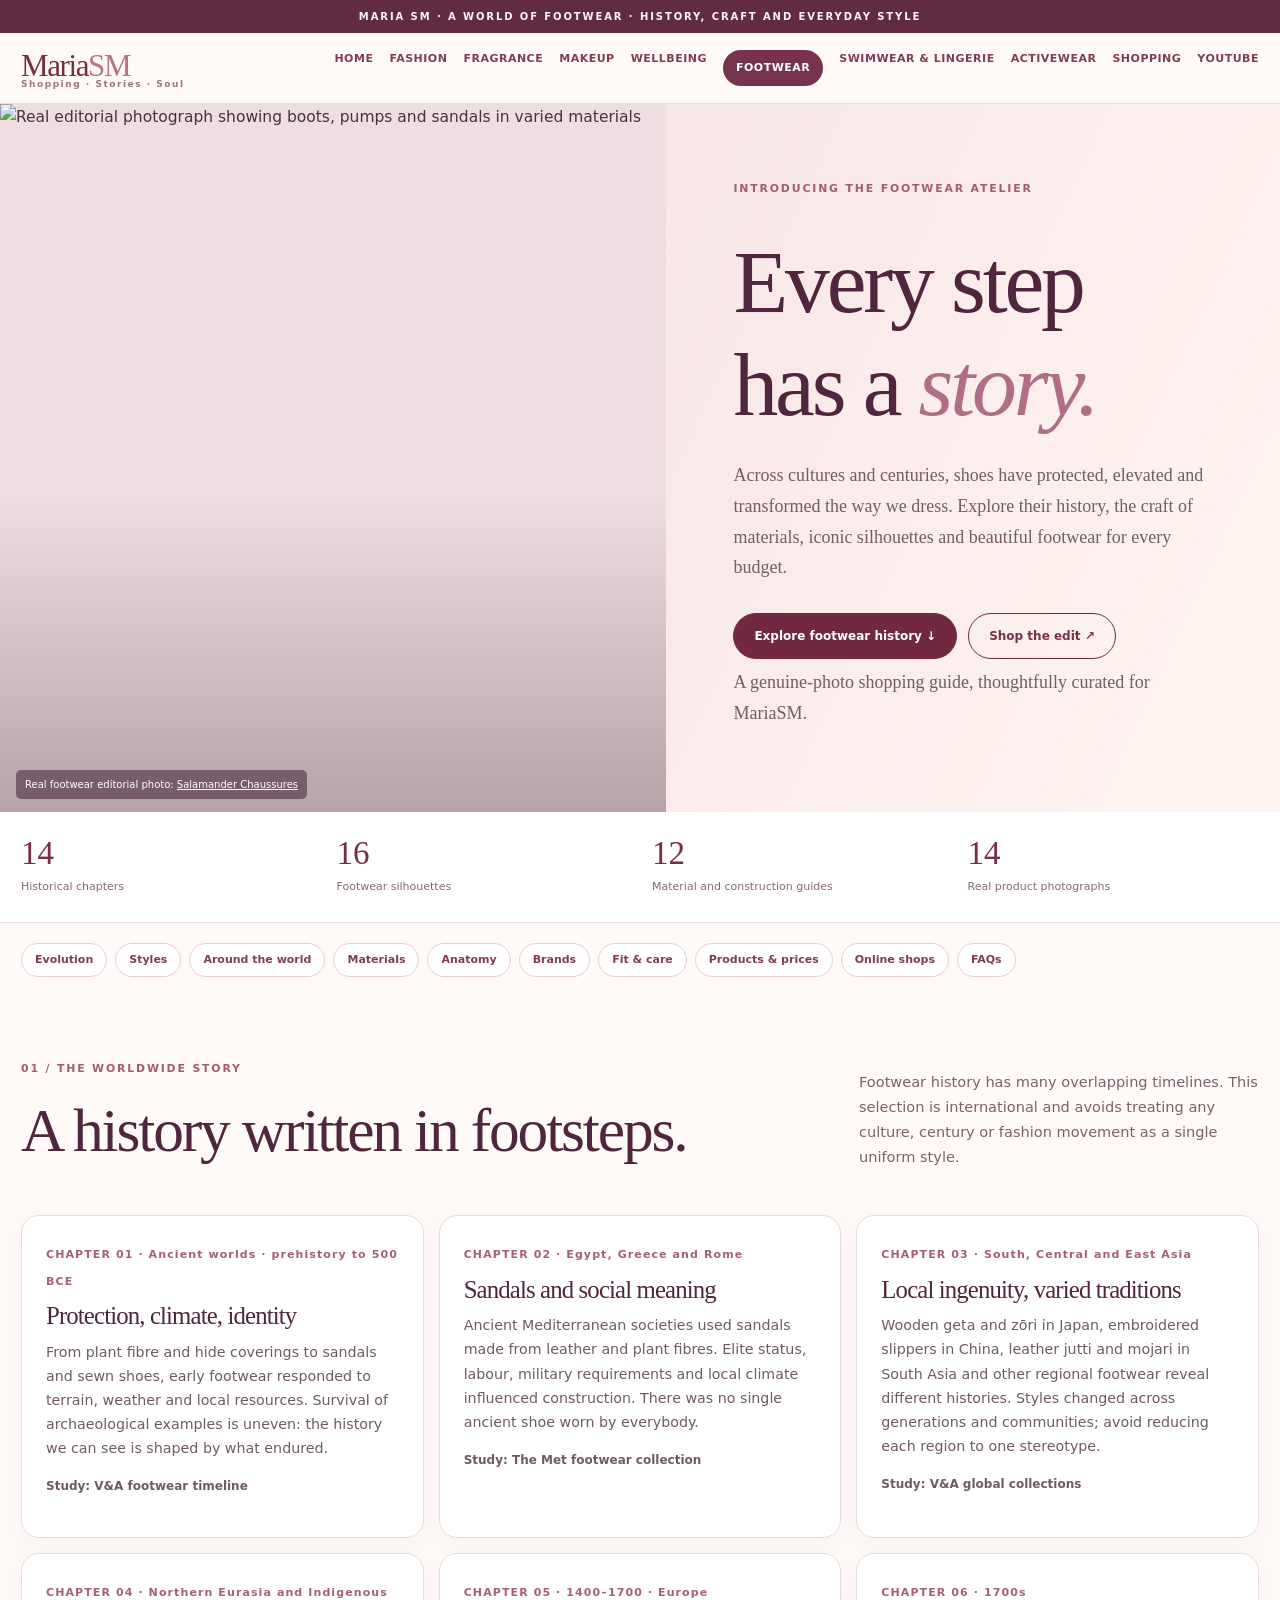
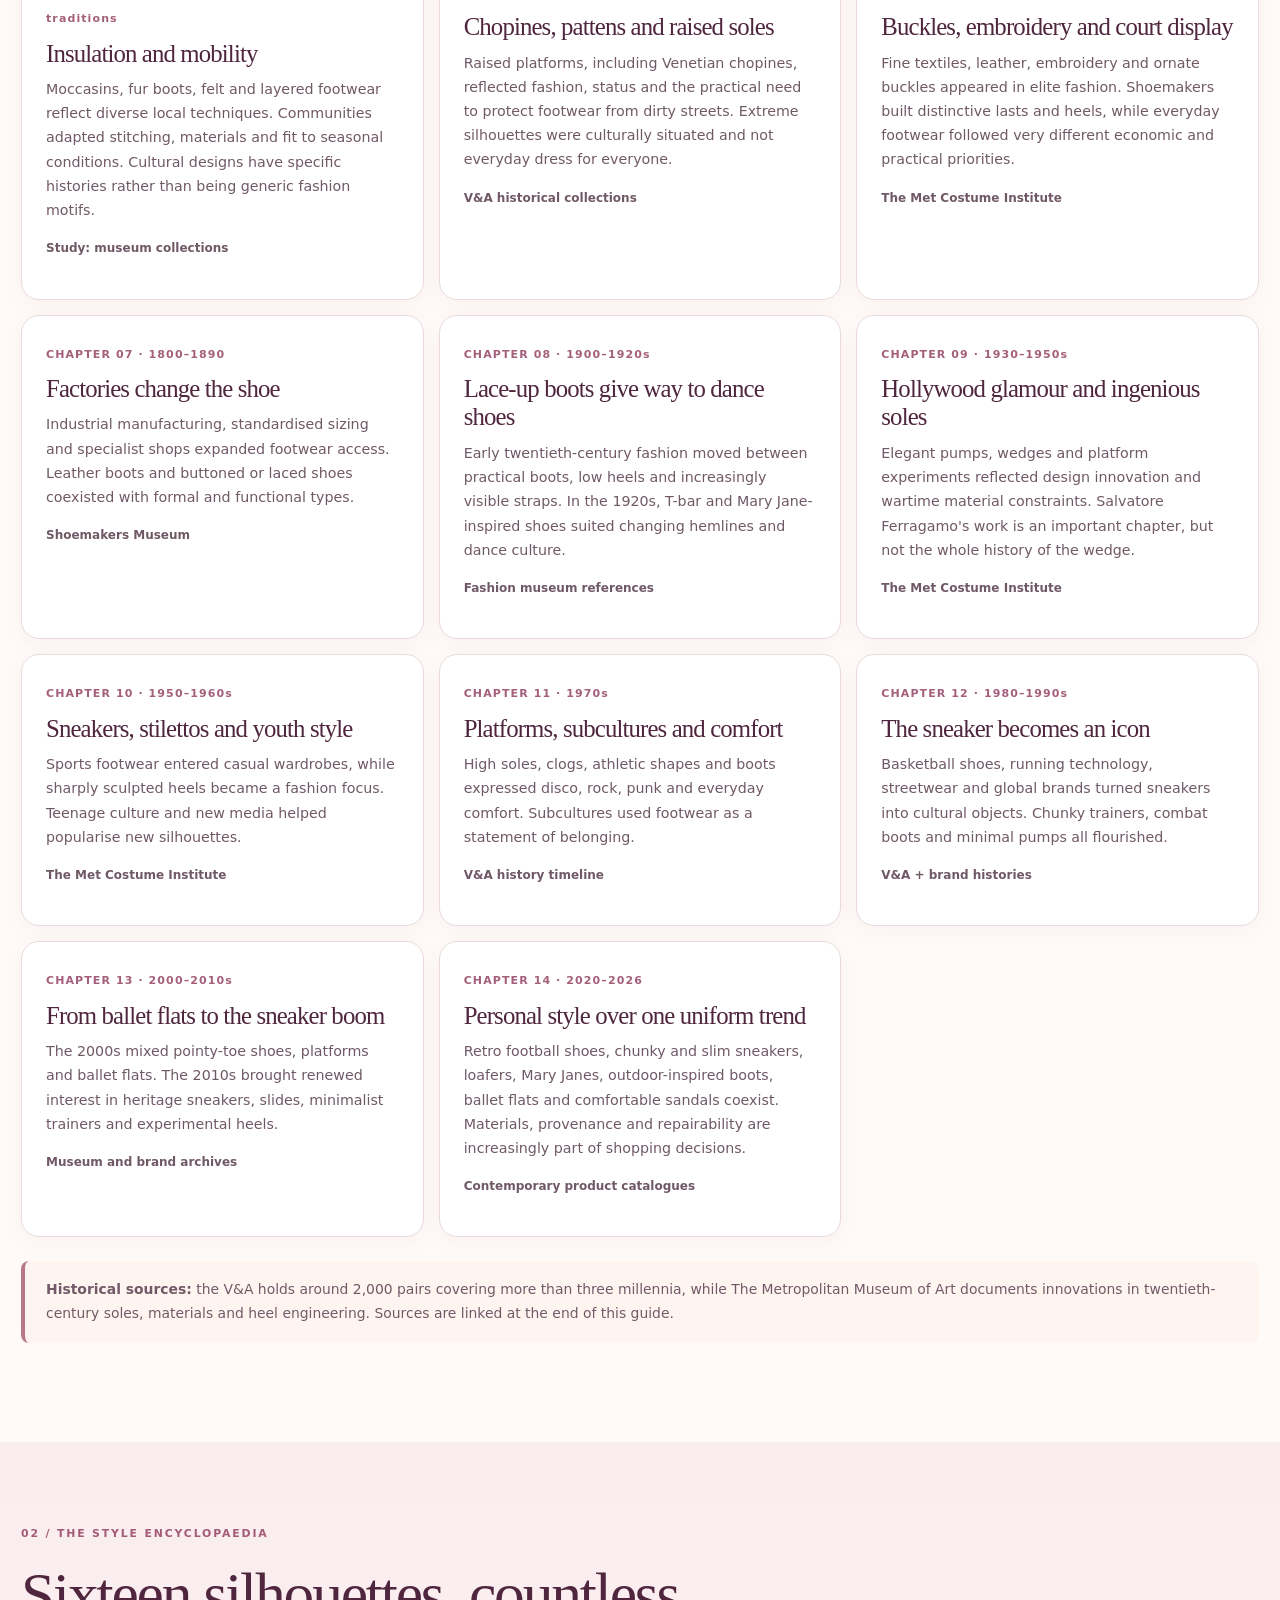
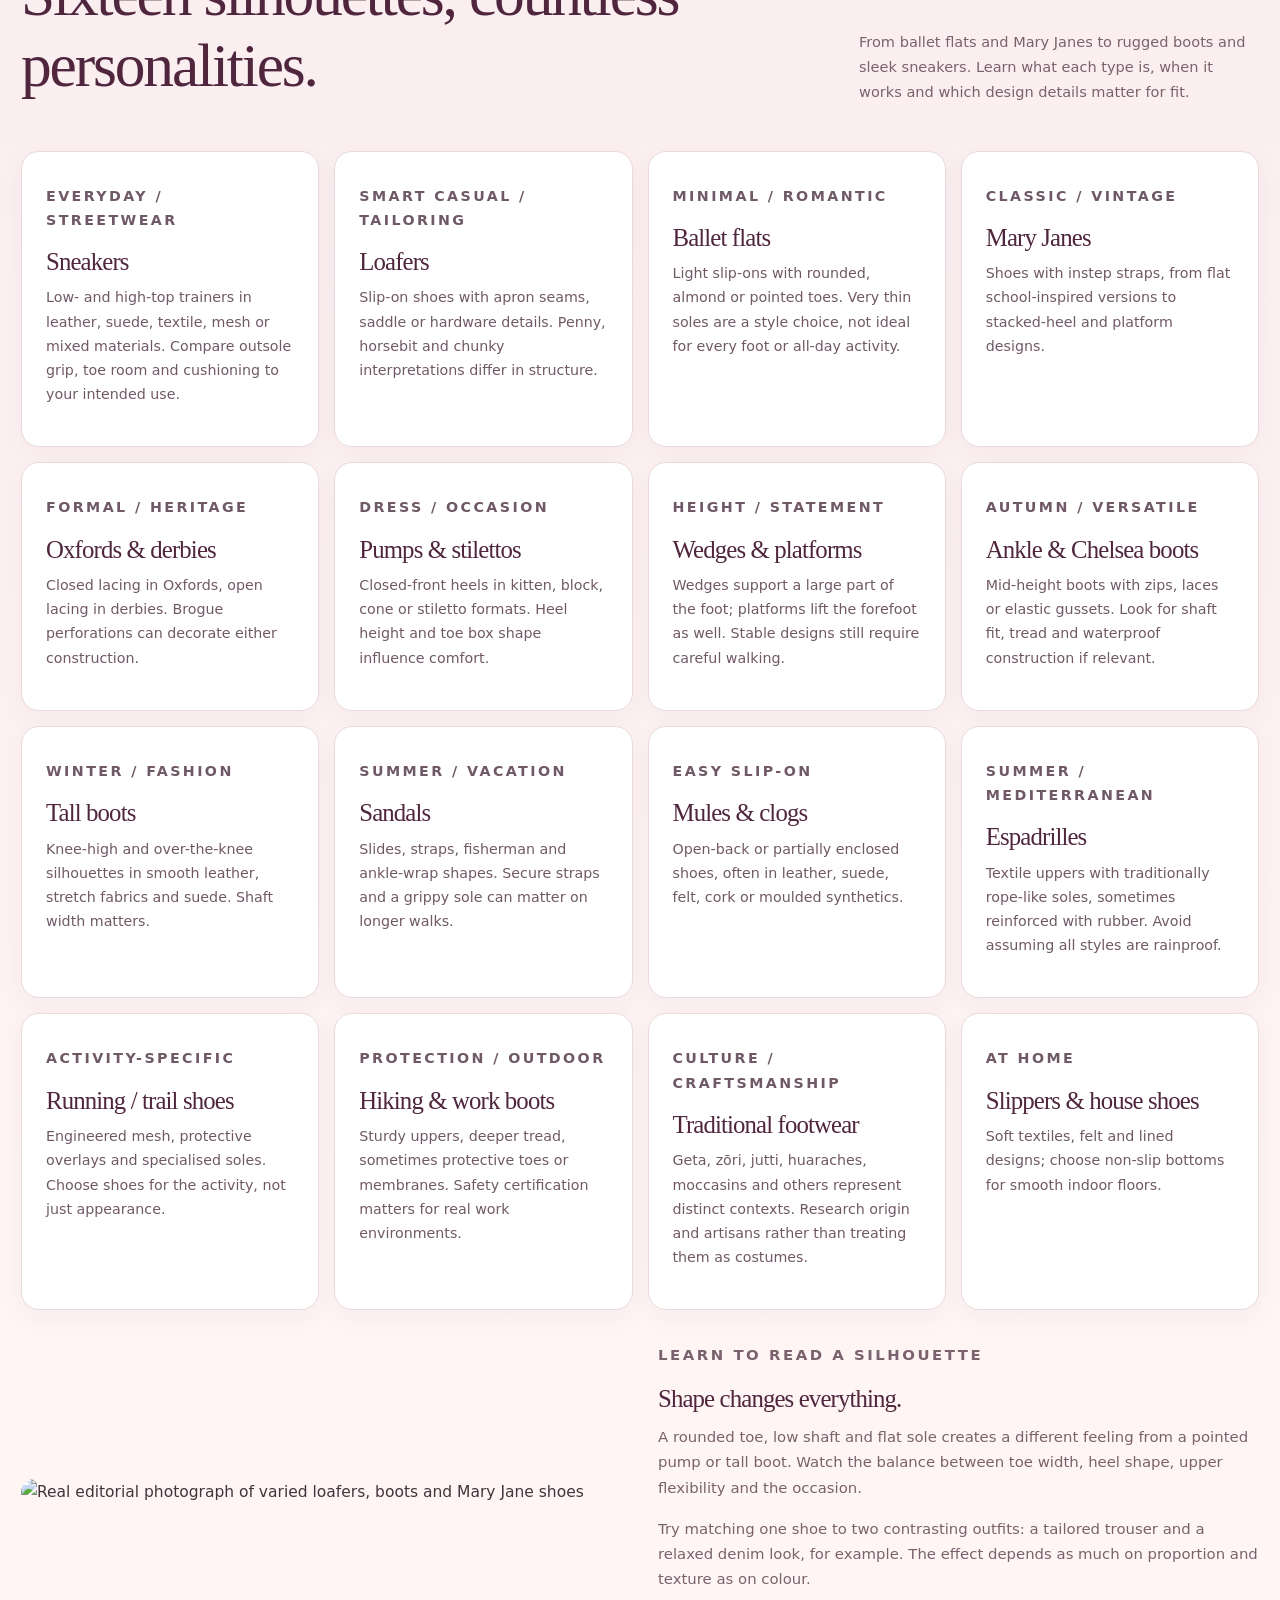
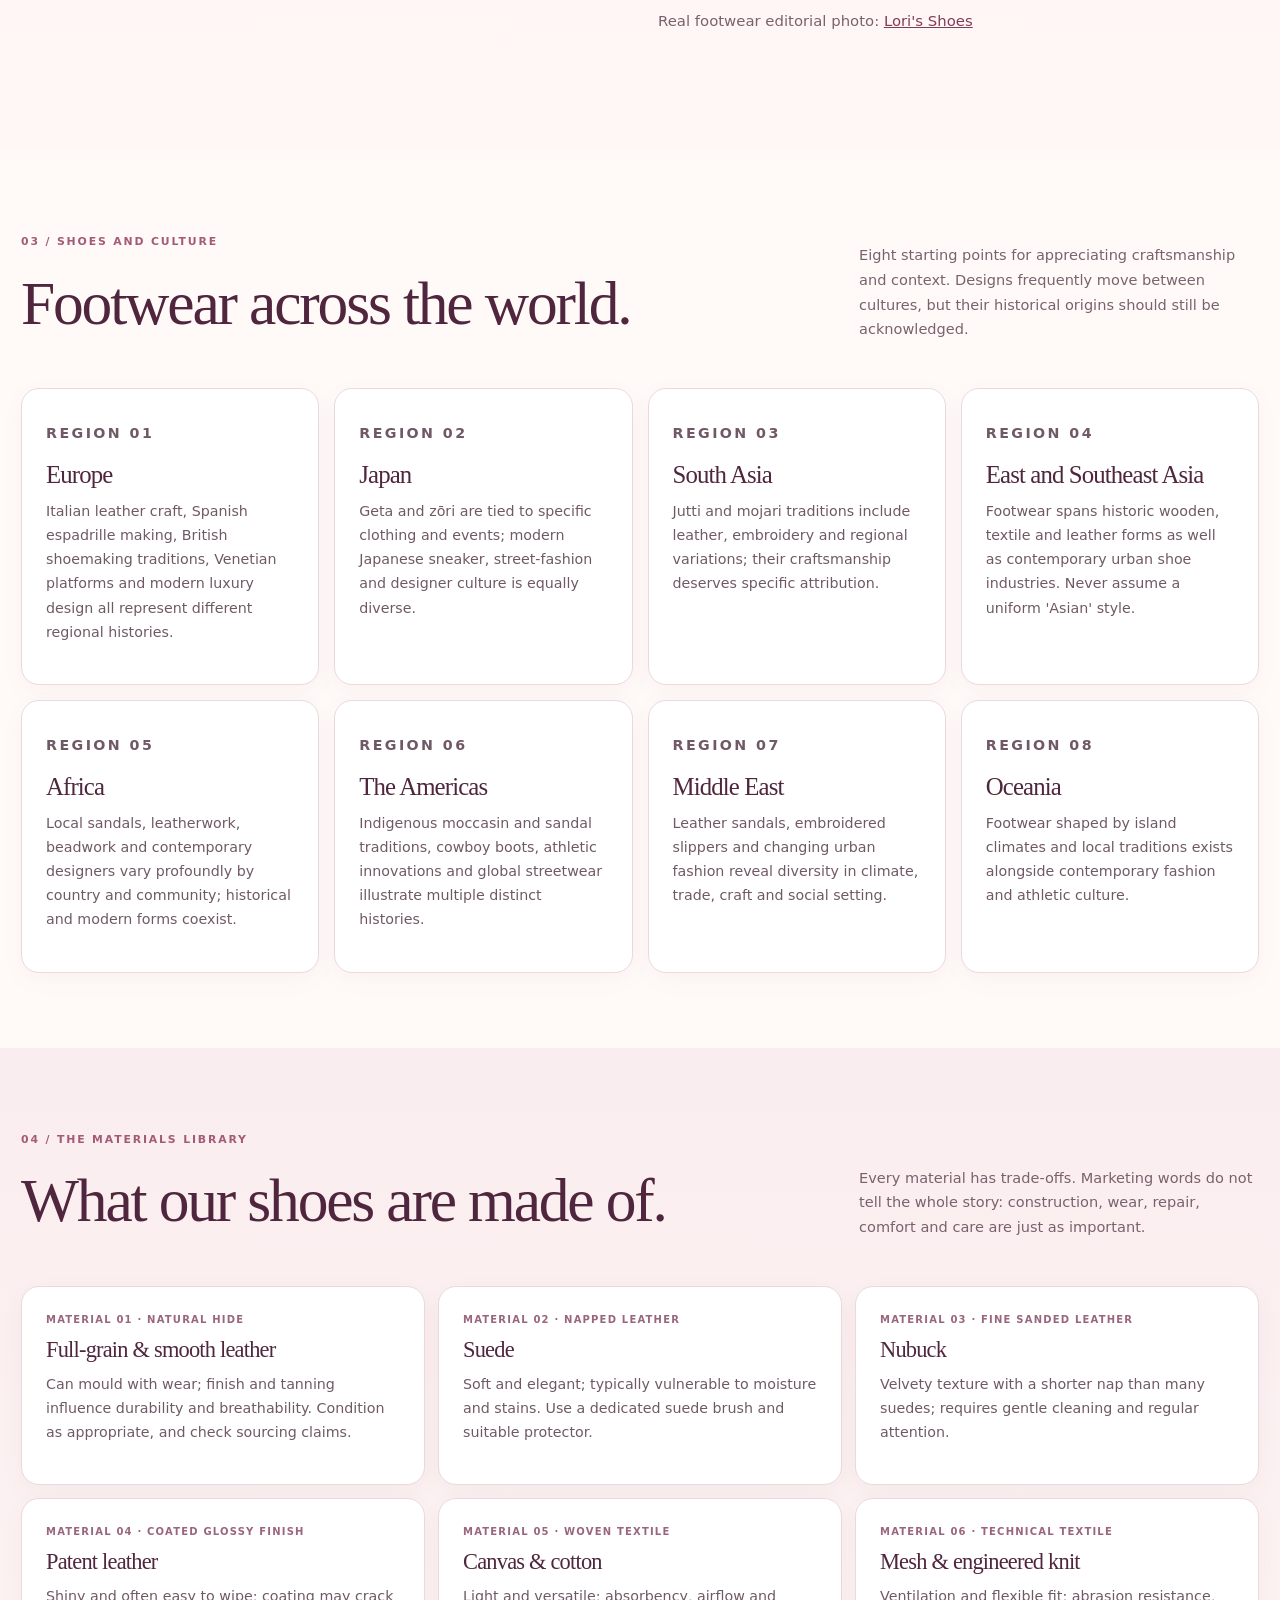
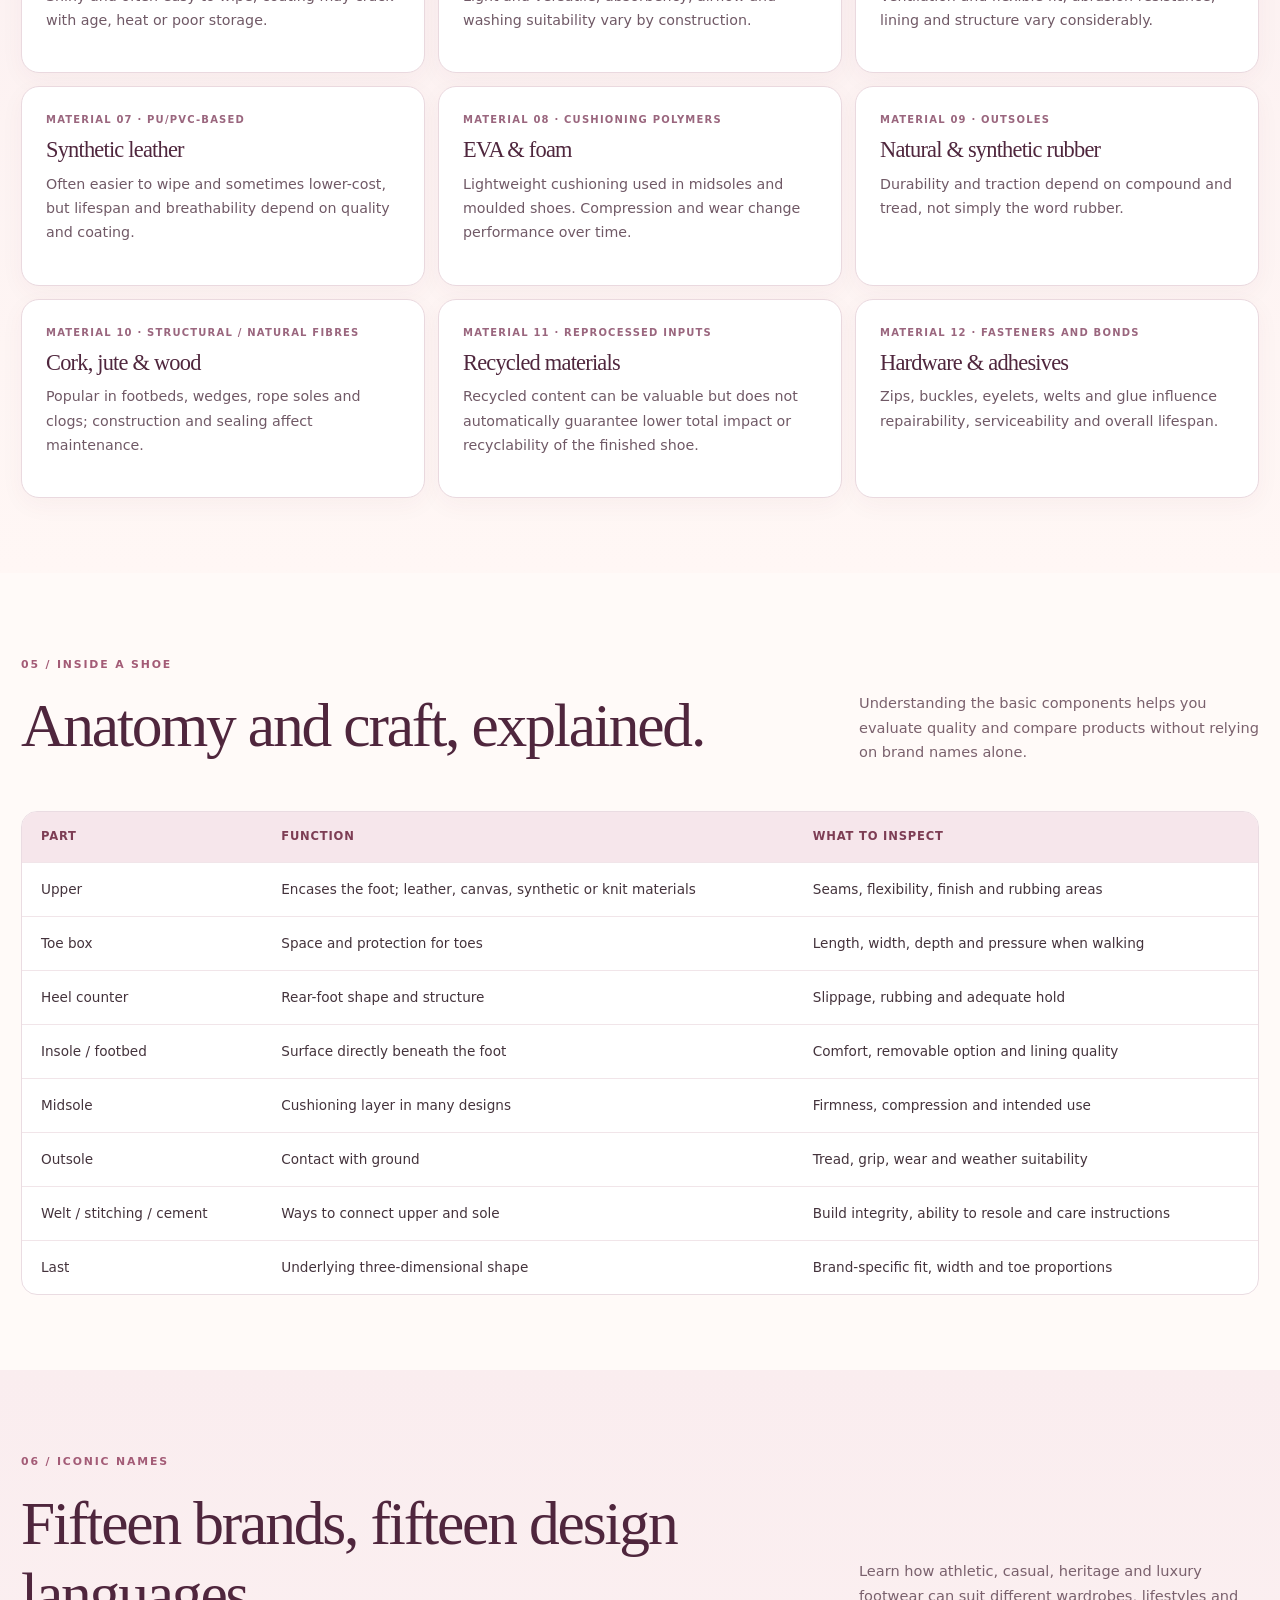
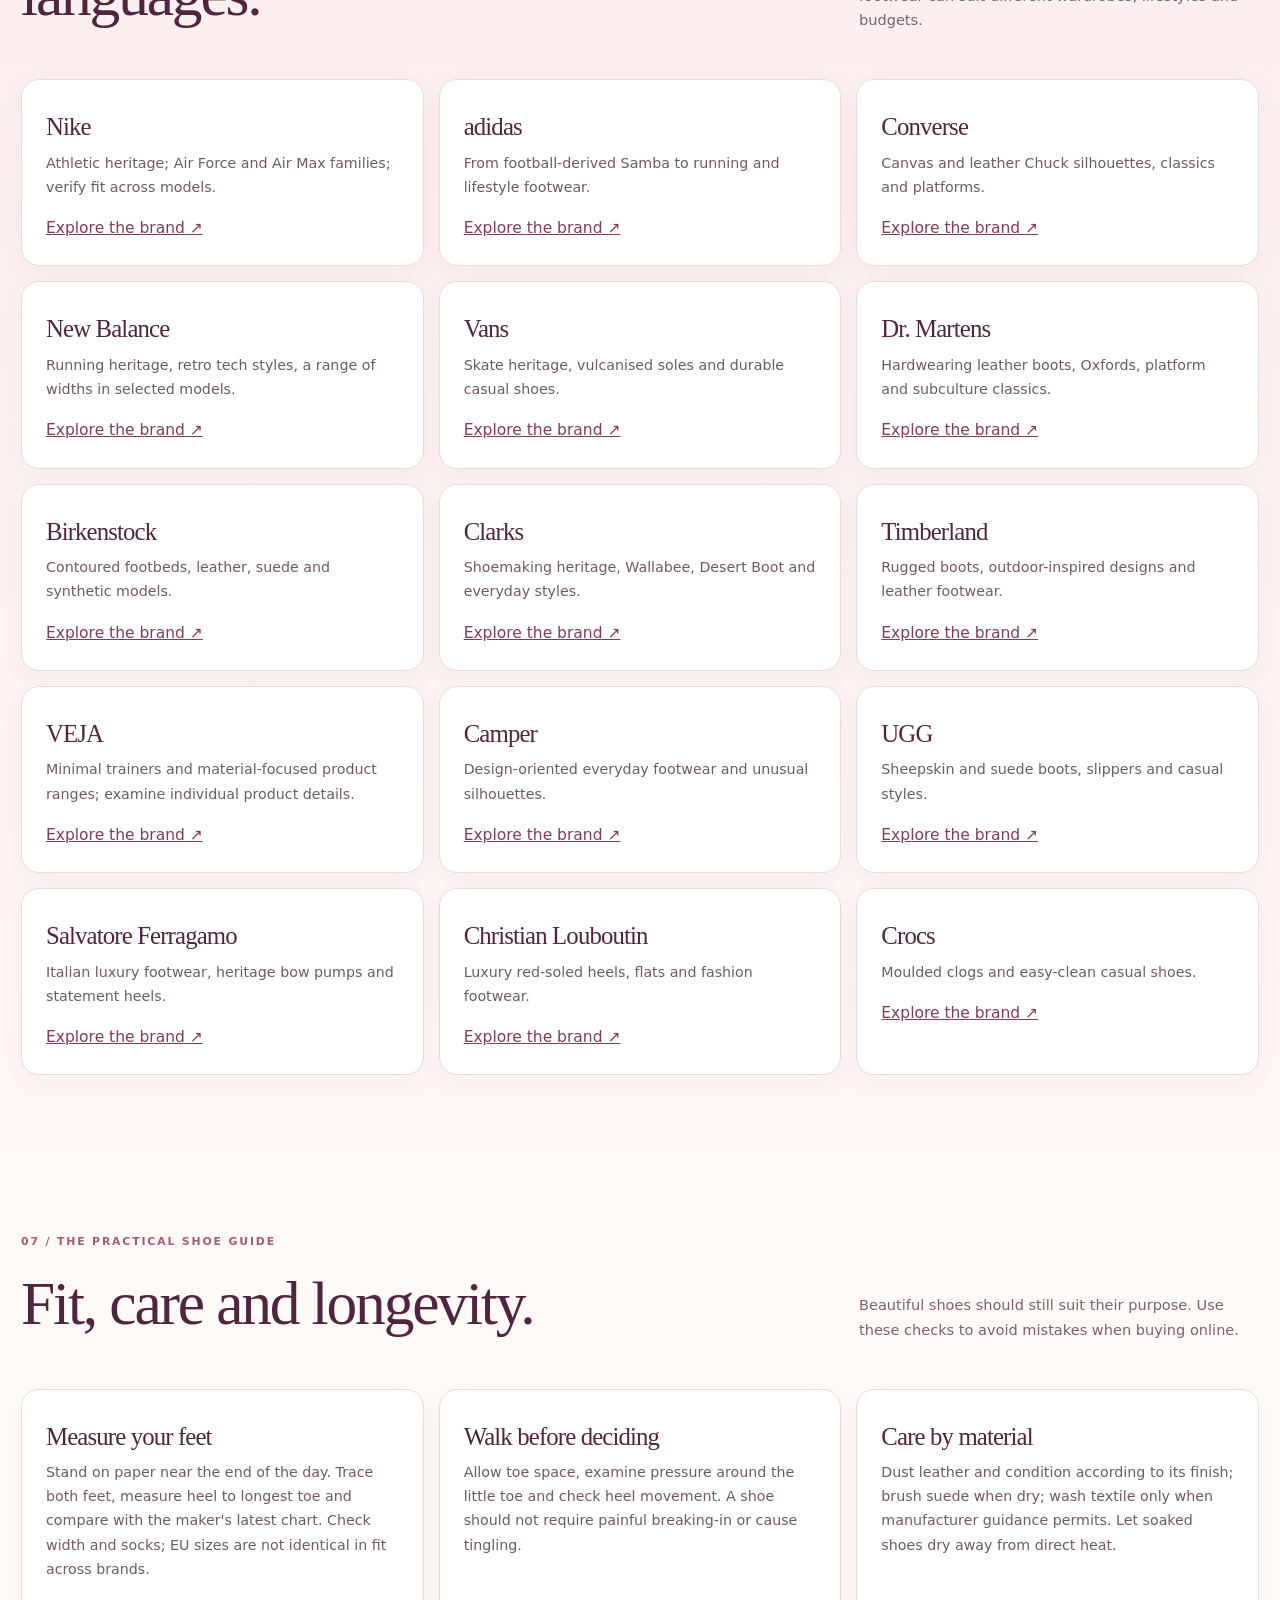
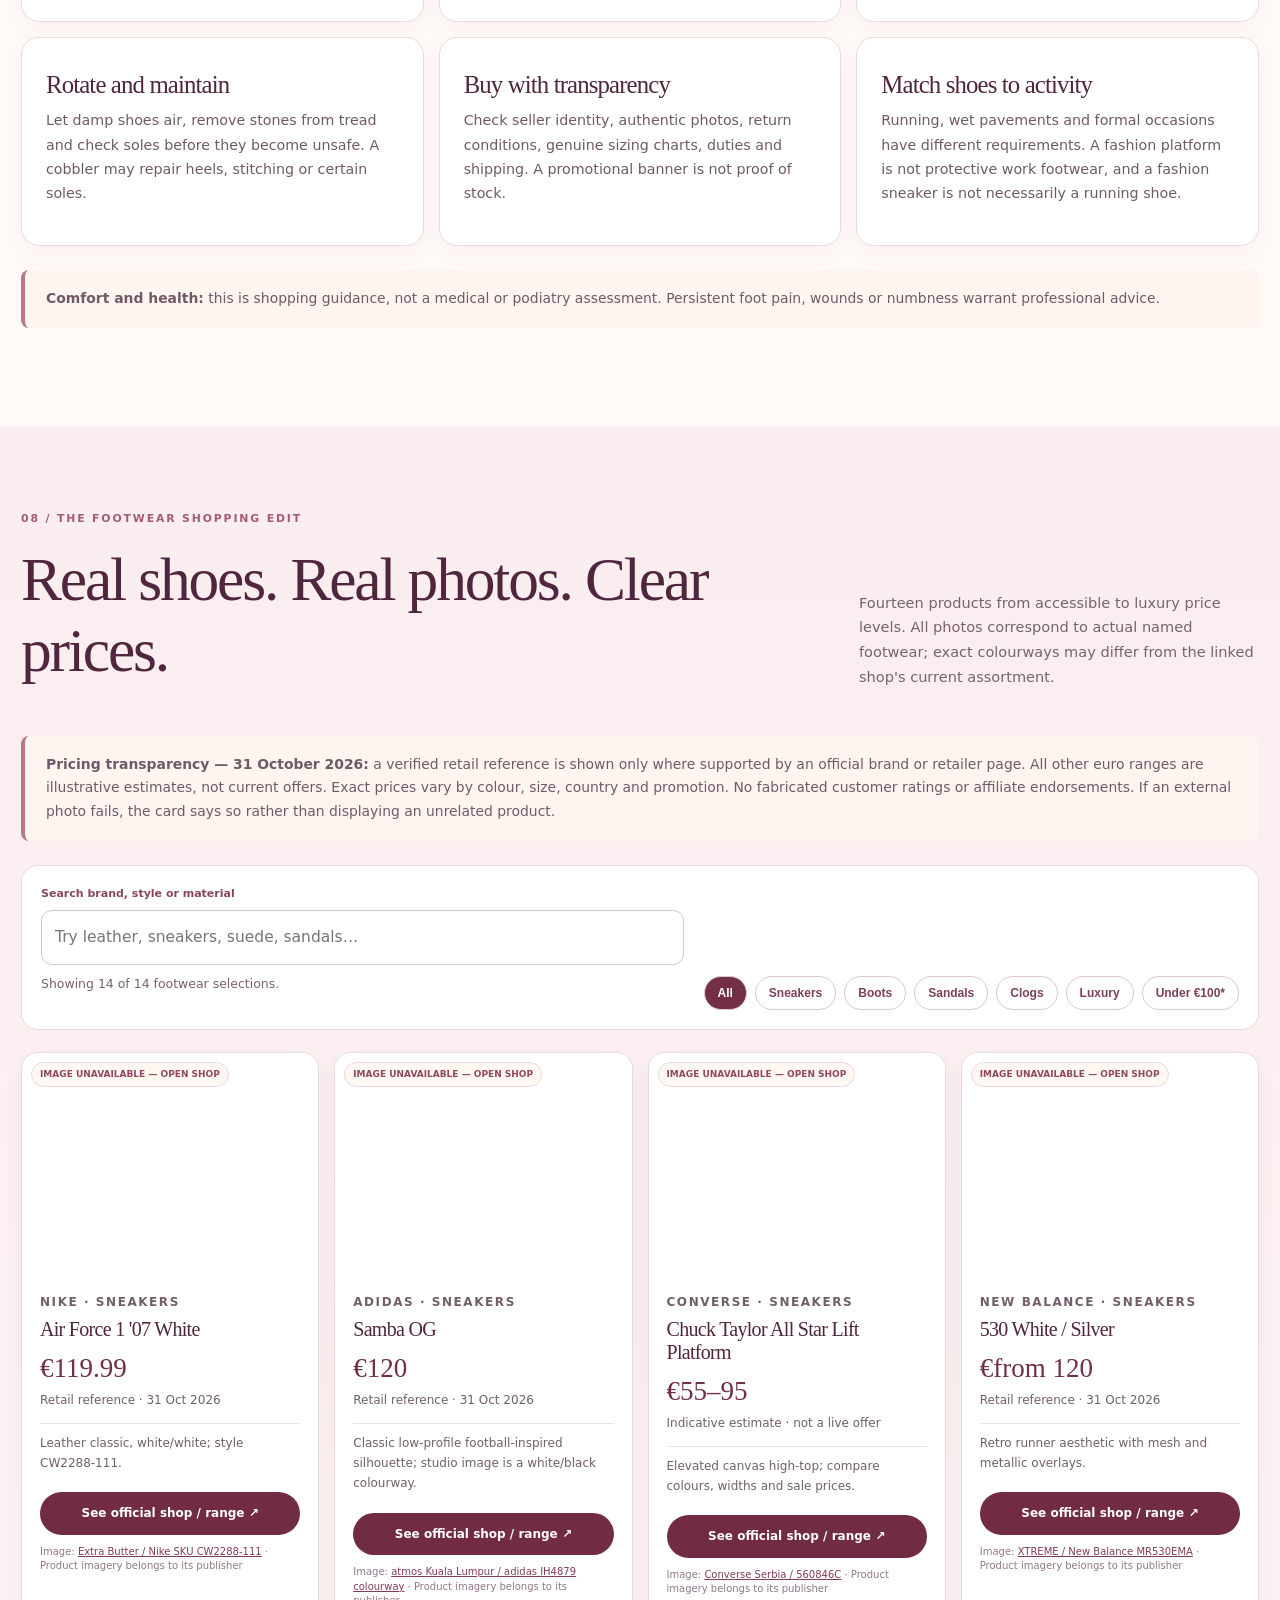
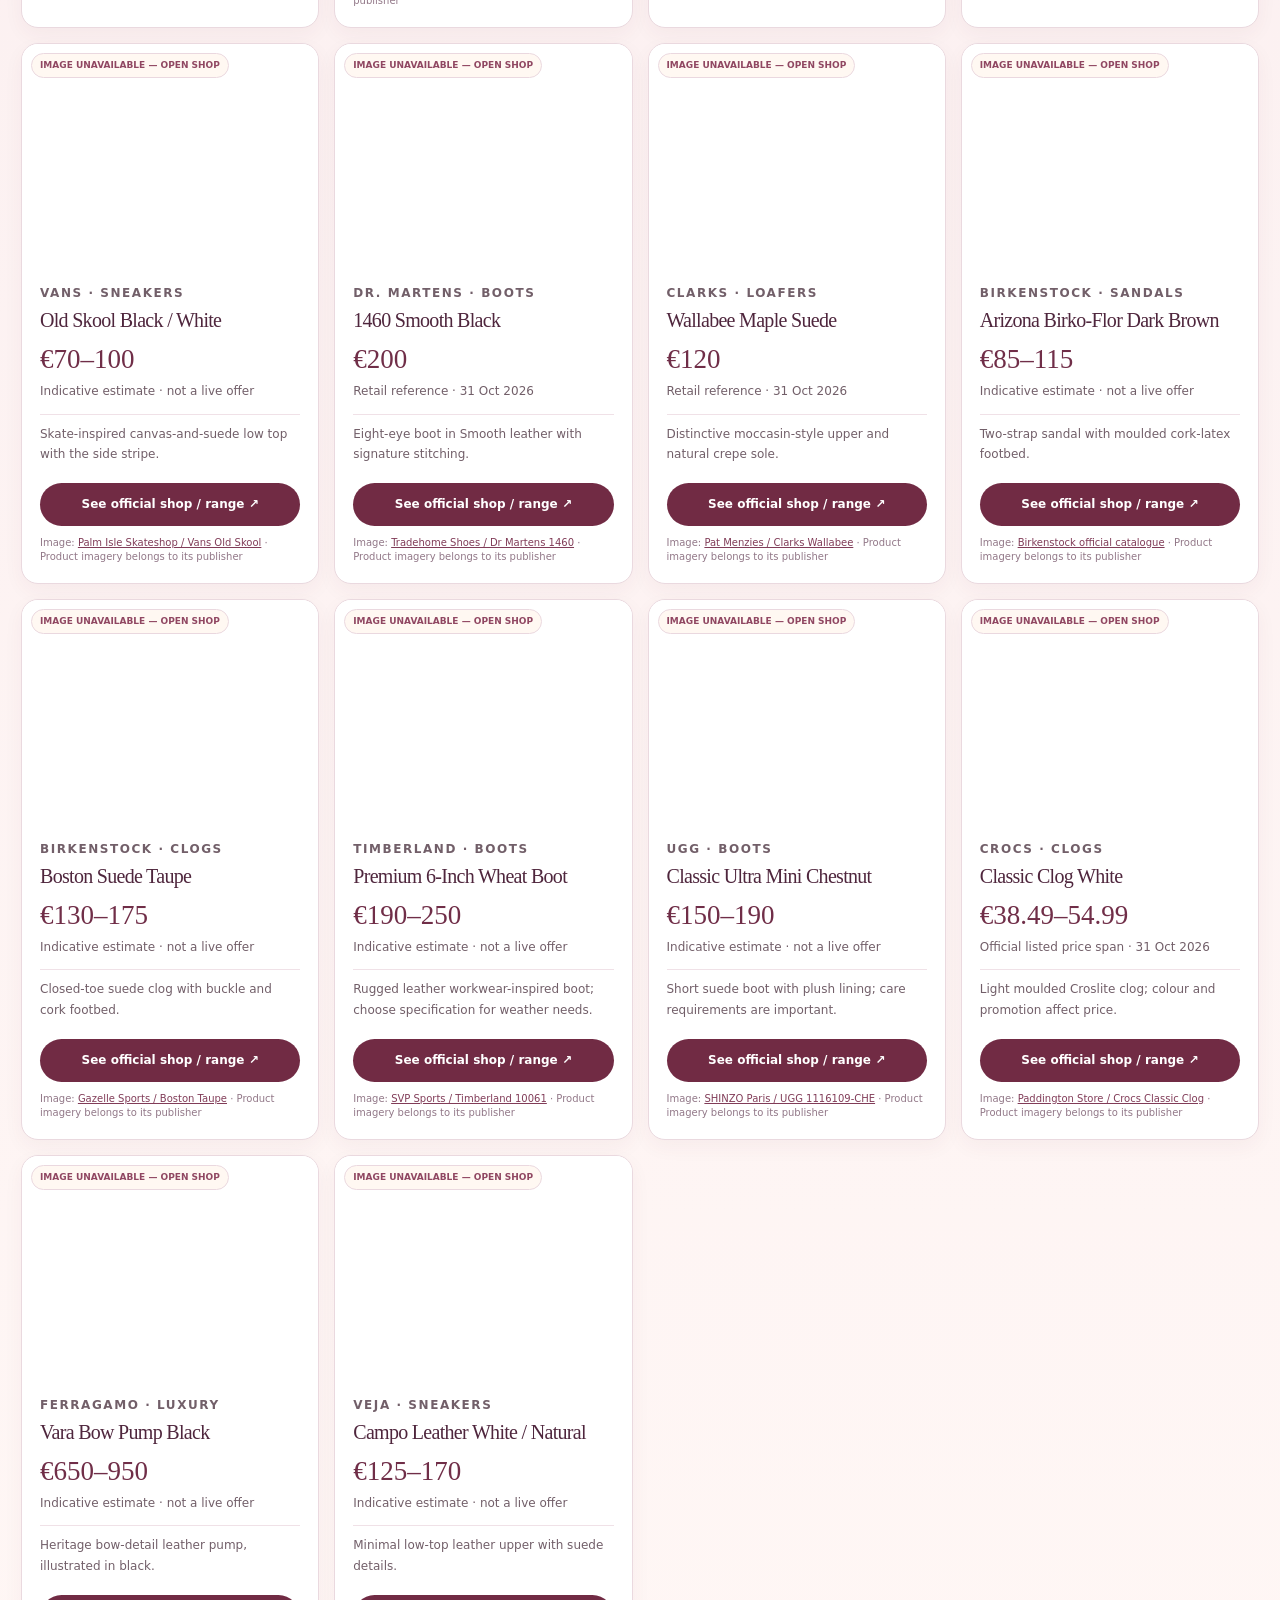
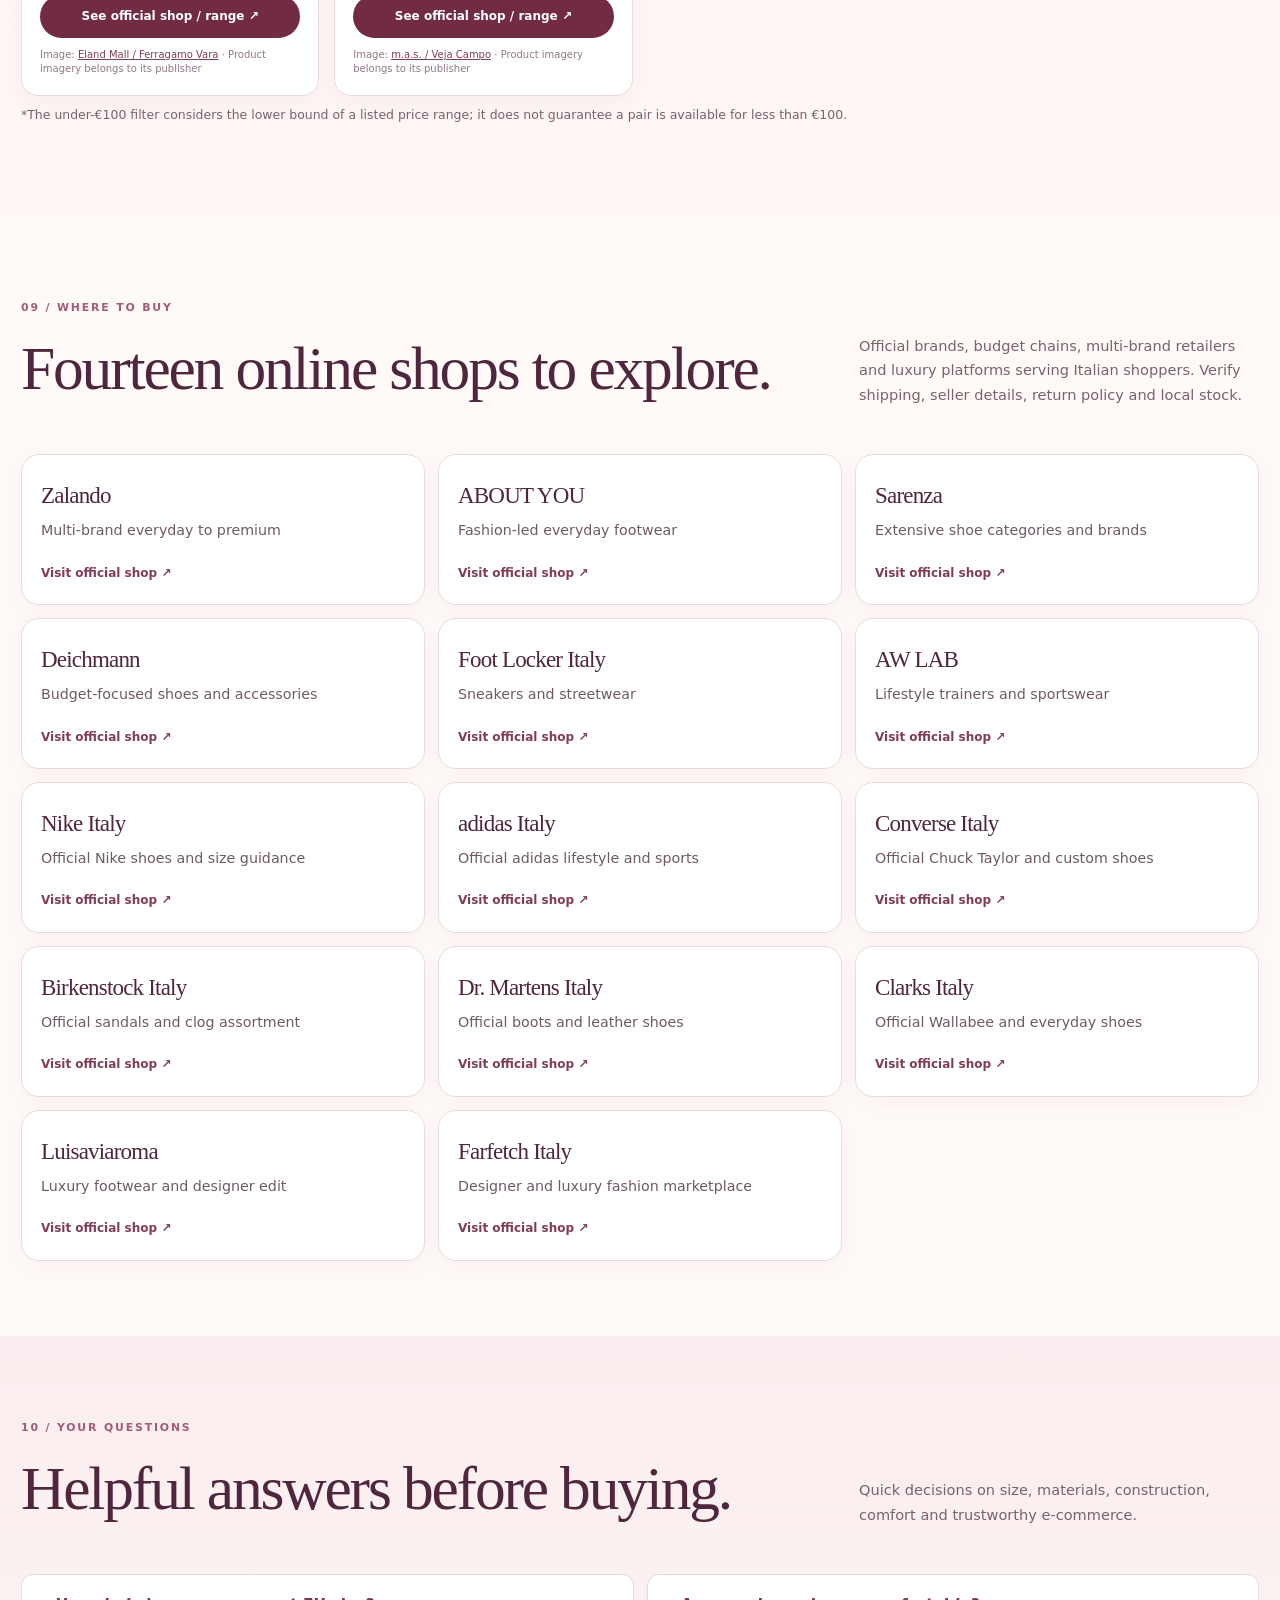
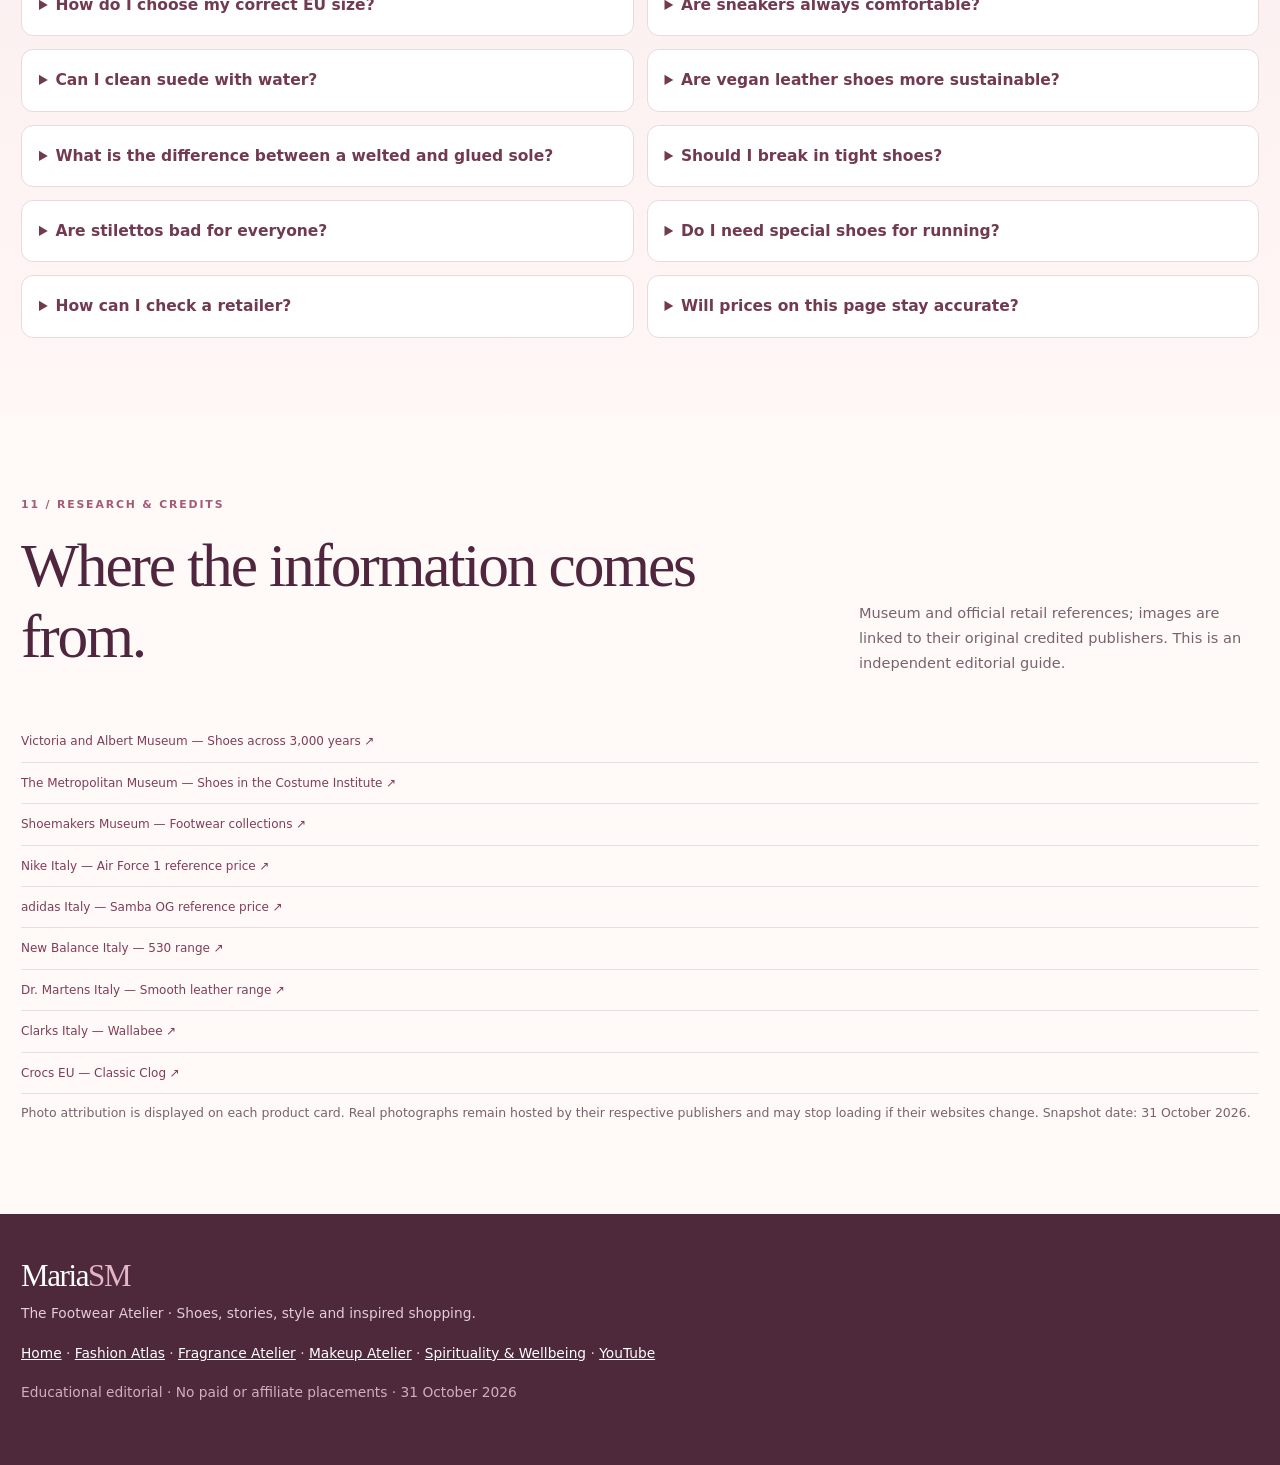
==== commit 4ceddc88: "Connect new Swimwear & Lingerie and Fitness & Activewear guides across MariaSM" ====
--- a/updates/docs/footwear/index.html
+++ b/updates/docs/footwear/index.html
@@ -1,4 +1,4 @@
-<!doctype html><html lang="en"><head><meta charset="utf-8"><meta name="viewport" content="width=device-width,initial-scale=1"><meta name="theme-color" content="#70253f"><title>The Footwear Atelier — MariaSM | History, Styles, Materials & Shopping</title><meta name="description" content="Discover the global history of shoes, types and materials, size and care guides, leading brands, 14 real-product photographic shopping cards and Italian retailer links."><meta property="og:title" content="The Footwear Atelier — MariaSM"><meta property="og:description" content="From ancient sandals to modern trainers. Explore shoes, craftsmanship and a photo-led shopping edit."><link rel="canonical" href="https://mariashoppingmania.github.io/mariasm-daily-life/footwear/"><link rel="stylesheet" href="footwear.css?v=20261031a"></head><body><a href="#main" class="skip">Skip to content</a><div class="strip">MARIA SM · A WORLD OF FOOTWEAR · HISTORY, CRAFT AND EVERYDAY STYLE</div><header class="site-head"><div class="wrap headin"><a href="../index.html" class="brand">Maria<span>SM</span><small>Shopping · Stories · Soul</small></a><nav class="nav" aria-label="Site navigation"><a href="../index.html">Home</a><a href="../fashion/index.html">Fashion</a><a href="../fragrance/index.html">Fragrance</a><a href="../makeup/index.html">Makeup</a><a href="../spirituality/index.html">Wellbeing</a><a href="index.html" class="current" aria-current="page">Footwear</a><a href="#shopping">Shopping</a><a href="../index.html#channel">YouTube</a></nav></div></header>
+<!doctype html><html lang="en"><head><meta charset="utf-8"><meta name="viewport" content="width=device-width,initial-scale=1"><meta name="theme-color" content="#70253f"><title>The Footwear Atelier — MariaSM | History, Styles, Materials & Shopping</title><meta name="description" content="Discover the global history of shoes, types and materials, size and care guides, leading brands, 14 real-product photographic shopping cards and Italian retailer links."><meta property="og:title" content="The Footwear Atelier — MariaSM"><meta property="og:description" content="From ancient sandals to modern trainers. Explore shoes, craftsmanship and a photo-led shopping edit."><link rel="canonical" href="https://mariashoppingmania.github.io/mariasm-daily-life/footwear/"><link rel="stylesheet" href="footwear.css?v=20261031a"></head><body><a href="#main" class="skip">Skip to content</a><div class="strip">MARIA SM · A WORLD OF FOOTWEAR · HISTORY, CRAFT AND EVERYDAY STYLE</div><header class="site-head"><div class="wrap headin"><a href="../index.html" class="brand">Maria<span>SM</span><small>Shopping · Stories · Soul</small></a><nav class="nav" aria-label="Site navigation"><a href="../index.html">Home</a><a href="../fashion/index.html">Fashion</a><a href="../fragrance/index.html">Fragrance</a><a href="../makeup/index.html">Makeup</a><a href="../spirituality/index.html">Wellbeing</a><a href="index.html" class="current" aria-current="page">Footwear</a><a href="../swimwear-lingerie/index.html">Swimwear &amp; Lingerie</a><a href="../fitness-activewear/index.html">Activewear</a><a href="#shopping">Shopping</a><a href="../index.html#channel">YouTube</a></nav></div></header>
 <main id="main"><section class="hero"><div class="hero-photo"><img src="https://salamanderchaussures.com/images/hero_femme.webp" alt="Real editorial photograph showing boots, pumps and sandals in varied materials" loading="lazy" decoding="async" fetchpriority="high"><div class="credit">Real footwear editorial photo: <a href="https://salamanderchaussures.com/femme" target="_blank" rel="noopener noreferrer" style="color:inherit">Salamander Chaussures</a></div></div><div class="hero-copy"><p class="eyebrow">INTRODUCING THE FOOTWEAR ATELIER</p><h1>Every step<br>has a <em>story.</em></h1><p>Across cultures and centuries, shoes have protected, elevated and transformed the way we dress. Explore their history, the craft of materials, iconic silhouettes and beautiful footwear for every budget.</p><div class="actions"><a class="btn" href="#history">Explore footwear history ↓</a><a class="btn ghost" href="#shopping">Shop the edit ↗</a></div><p class="small">A genuine-photo shopping guide, thoughtfully curated for MariaSM.</p></div></section><div class="stats"><div class="wrap statgrid"><div><strong>14</strong><span>Historical chapters</span></div><div><strong>16</strong><span>Footwear silhouettes</span></div><div><strong>12</strong><span>Material and construction guides</span></div><div><strong>14</strong><span>Real product photographs</span></div></div></div>
 <nav class="chapter-nav wrap" aria-label="Footwear chapters"><a href="#history">Evolution</a><a href="#types">Styles</a><a href="#regions">Around the world</a><a href="#materials">Materials</a><a href="#construction">Anatomy</a><a href="#brands">Brands</a><a href="#fit">Fit &amp; care</a><a href="#shopping">Products &amp; prices</a><a href="#stores">Online shops</a><a href="#faqs">FAQs</a></nav>
 <section class="section" id="history"><div class="wrap"><div class="heading"><div><p class="eyebrow">01 / THE WORLDWIDE STORY</p><h2>A history written in footsteps.</h2></div><p>Footwear history has many overlapping timelines. This selection is international and avoids treating any culture, century or fashion movement as a single uniform style.</p></div><div class="grid"><article class="card"><span class="era">CHAPTER 01 · Ancient worlds · prehistory to 500 BCE</span><h3>Protection, climate, identity</h3><p>From plant fibre and hide coverings to sandals and sewn shoes, early footwear responded to terrain, weather and local resources. Survival of archaeological examples is uneven: the history we can see is shaped by what endured.</p><p class="source">Study: V&amp;A footwear timeline</p></article><article class="card"><span class="era">CHAPTER 02 · Egypt, Greece and Rome</span><h3>Sandals and social meaning</h3><p>Ancient Mediterranean societies used sandals made from leather and plant fibres. Elite status, labour, military requirements and local climate influenced construction. There was no single ancient shoe worn by everybody.</p><p class="source">Study: The Met footwear collection</p></article><article class="card"><span class="era">CHAPTER 03 · South, Central and East Asia</span><h3>Local ingenuity, varied traditions</h3><p>Wooden geta and zōri in Japan, embroidered slippers in China, leather jutti and mojari in South Asia and other regional footwear reveal different histories. Styles changed across generations and communities; avoid reducing each region to one stereotype.</p><p class="source">Study: V&amp;A global collections</p></article><article class="card"><span class="era">CHAPTER 04 · Northern Eurasia and Indigenous traditions</span><h3>Insulation and mobility</h3><p>Moccasins, fur boots, felt and layered footwear reflect diverse local techniques. Communities adapted stitching, materials and fit to seasonal conditions. Cultural designs have specific histories rather than being generic fashion motifs.</p><p class="source">Study: museum collections</p></article><article class="card"><span class="era">CHAPTER 05 · 1400–1700 · Europe</span><h3>Chopines, pattens and raised soles</h3><p>Raised platforms, including Venetian chopines, reflected fashion, status and the practical need to protect footwear from dirty streets. Extreme silhouettes were culturally situated and not everyday dress for everyone.</p><p class="source">V&amp;A historical collections</p></article><article class="card"><span class="era">CHAPTER 06 · 1700s</span><h3>Buckles, embroidery and court display</h3><p>Fine textiles, leather, embroidery and ornate buckles appeared in elite fashion. Shoemakers built distinctive lasts and heels, while everyday footwear followed very different economic and practical priorities.</p><p class="source">The Met Costume Institute</p></article><article class="card"><span class="era">CHAPTER 07 · 1800–1890</span><h3>Factories change the shoe</h3><p>Industrial manufacturing, standardised sizing and specialist shops expanded footwear access. Leather boots and buttoned or laced shoes coexisted with formal and functional types.</p><p class="source">Shoemakers Museum</p></article><article class="card"><span class="era">CHAPTER 08 · 1900–1920s</span><h3>Lace-up boots give way to dance shoes</h3><p>Early twentieth-century fashion moved between practical boots, low heels and increasingly visible straps. In the 1920s, T-bar and Mary Jane-inspired shoes suited changing hemlines and dance culture.</p><p class="source">Fashion museum references</p></article><article class="card"><span class="era">CHAPTER 09 · 1930–1950s</span><h3>Hollywood glamour and ingenious soles</h3><p>Elegant pumps, wedges and platform experiments reflected design innovation and wartime material constraints. Salvatore Ferragamo&#39;s work is an important chapter, but not the whole history of the wedge.</p><p class="source">The Met Costume Institute</p></article><article class="card"><span class="era">CHAPTER 10 · 1950–1960s</span><h3>Sneakers, stilettos and youth style</h3><p>Sports footwear entered casual wardrobes, while sharply sculpted heels became a fashion focus. Teenage culture and new media helped popularise new silhouettes.</p><p class="source">The Met Costume Institute</p></article><article class="card"><span class="era">CHAPTER 11 · 1970s</span><h3>Platforms, subcultures and comfort</h3><p>High soles, clogs, athletic shapes and boots expressed disco, rock, punk and everyday comfort. Subcultures used footwear as a statement of belonging.</p><p class="source">V&amp;A history timeline</p></article><article class="card"><span class="era">CHAPTER 12 · 1980–1990s</span><h3>The sneaker becomes an icon</h3><p>Basketball shoes, running technology, streetwear and global brands turned sneakers into cultural objects. Chunky trainers, combat boots and minimal pumps all flourished.</p><p class="source">V&amp;A + brand histories</p></article><article class="card"><span class="era">CHAPTER 13 · 2000–2010s</span><h3>From ballet flats to the sneaker boom</h3><p>The 2000s mixed pointy-toe shoes, platforms and ballet flats. The 2010s brought renewed interest in heritage sneakers, slides, minimalist trainers and experimental heels.</p><p class="source">Museum and brand archives</p></article><article class="card"><span class="era">CHAPTER 14 · 2020–2026</span><h3>Personal style over one uniform trend</h3><p>Retro football shoes, chunky and slim sneakers, loafers, Mary Janes, outdoor-inspired boots, ballet flats and comfortable sandals coexist. Materials, provenance and repairability are increasingly part of shopping decisions.</p><p class="source">Contemporary product catalogues</p></article></div><div class="badge-note"><strong>Historical sources:</strong> the V&amp;A holds around 2,000 pairs covering more than three millennia, while The Metropolitan Museum of Art documents innovations in twentieth-century soles, materials and heel engineering. Sources are linked at the end of this guide.</div></div></section>
